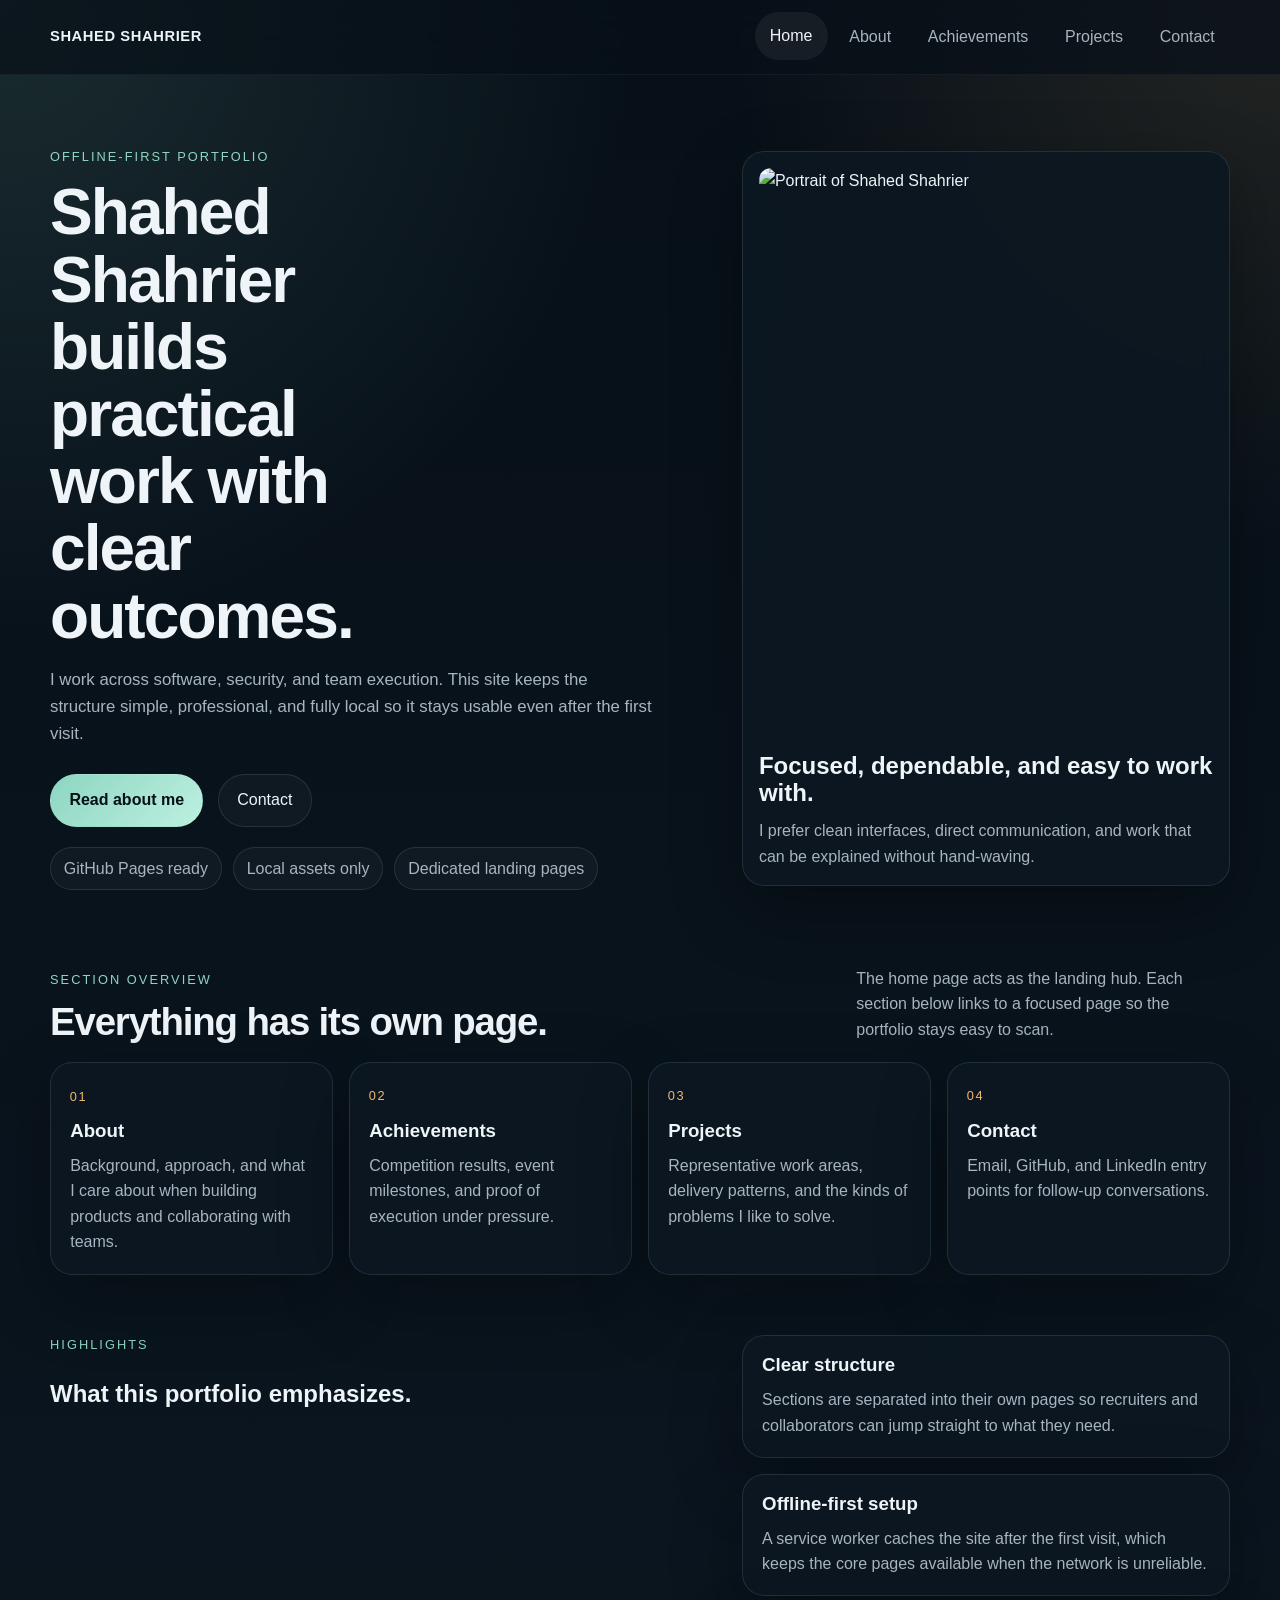
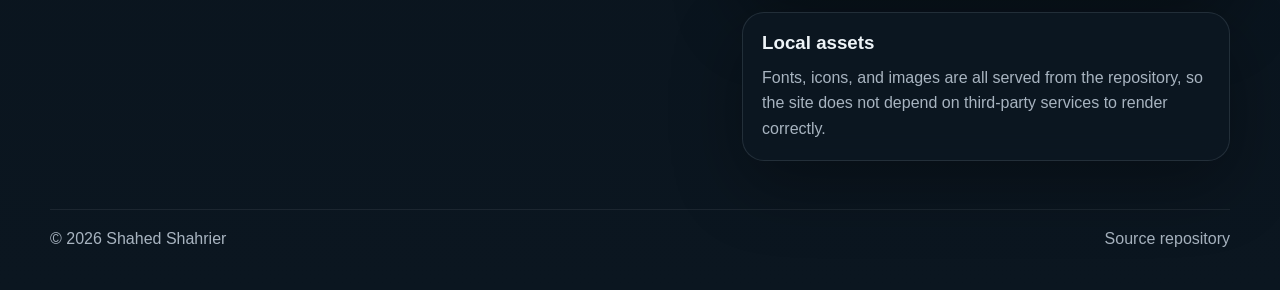
==== index.html @ 17976b41 "Redesign portfolio site" ====
<!doctype html>
<html lang="en">
<head>
  <meta charset="utf-8" />
  <meta name="viewport" content="width=device-width,initial-scale=1" />
  <meta name="description" content="Shahed Shahrier's offline-first portfolio with dedicated pages for about, achievements, projects, and contact." />
  <meta name="author" content="Shahed Shahrier" />
  <meta name="theme-color" content="#071018" />
  <meta name="color-scheme" content="dark" />
  <link rel="manifest" href="manifest.webmanifest" />
  <link rel="icon" href="assets/icon.svg" type="image/svg+xml" />
  <link rel="apple-touch-icon" href="assets/icon.svg" />
  <link rel="stylesheet" href="styles.css" />
  <title>Shahed Shahrier | Portfolio</title>
</head>
<body data-page="home">
  <header class="site-header">
    <div class="container header-inner">
      <a class="brand" href="index.html" aria-label="Shahed Shahrier home">Shahed Shahrier</a>
      <nav class="nav" aria-label="Primary">
        <a href="index.html" aria-current="page">Home</a>
        <a href="about.html">About</a>
        <a href="achievements.html">Achievements</a>
        <a href="projects.html">Projects</a>
        <a href="contact.html">Contact</a>
      </nav>
    </div>
  </header>

  <main>
    <section class="hero">
      <div class="container hero-grid">
        <div class="hero-copy">
          <p class="eyebrow">Offline-first portfolio</p>
          <h1>Shahed Shahrier builds practical work with clear outcomes.</h1>
          <p class="lead">I work across software, security, and team execution. This site keeps the structure simple, professional, and fully local so it stays usable even after the first visit.</p>
          <div class="hero-actions">
            <a class="btn primary" href="about.html">Read about me</a>
            <a class="btn secondary" href="contact.html">Contact</a>
          </div>
          <div class="hero-meta">
            <span>GitHub Pages ready</span>
            <span>Local assets only</span>
            <span>Dedicated landing pages</span>
          </div>
        </div>
        <div class="hero-card portrait-card">
          <img src="assets/image1.png" alt="Portrait of Shahed Shahrier" />
          <div>
            <h2>Focused, dependable, and easy to work with.</h2>
            <p>I prefer clean interfaces, direct communication, and work that can be explained without hand-waving.</p>
          </div>
        </div>
      </div>
    </section>

    <section class="section">
      <div class="container section-heading">
        <div>
          <p class="eyebrow">Section overview</p>
          <h2>Everything has its own page.</h2>
        </div>
        <p class="section-note">The home page acts as the landing hub. Each section below links to a focused page so the portfolio stays easy to scan.</p>
      </div>
      <div class="container card-grid four-up">
        <a class="link-card" href="about.html">
          <span class="card-kicker">01</span>
          <h3>About</h3>
          <p>Background, approach, and what I care about when building products and collaborating with teams.</p>
        </a>
        <a class="link-card" href="achievements.html">
          <span class="card-kicker">02</span>
          <h3>Achievements</h3>
          <p>Competition results, event milestones, and proof of execution under pressure.</p>
        </a>
        <a class="link-card" href="projects.html">
          <span class="card-kicker">03</span>
          <h3>Projects</h3>
          <p>Representative work areas, delivery patterns, and the kinds of problems I like to solve.</p>
        </a>
        <a class="link-card" href="contact.html">
          <span class="card-kicker">04</span>
          <h3>Contact</h3>
          <p>Email, GitHub, and LinkedIn entry points for follow-up conversations.</p>
        </a>
      </div>
    </section>

    <section class="section alt-section">
      <div class="container split-grid">
        <div>
          <p class="eyebrow">Highlights</p>
          <h2>What this portfolio emphasizes.</h2>
        </div>
        <div class="stack-list">
          <article class="stack-item">
            <h3>Clear structure</h3>
            <p>Sections are separated into their own pages so recruiters and collaborators can jump straight to what they need.</p>
          </article>
          <article class="stack-item">
            <h3>Offline-first setup</h3>
            <p>A service worker caches the site after the first visit, which keeps the core pages available when the network is unreliable.</p>
          </article>
          <article class="stack-item">
            <h3>Local assets</h3>
            <p>Fonts, icons, and images are all served from the repository, so the site does not depend on third-party services to render correctly.</p>
          </article>
        </div>
      </div>
    </section>
  </main>

  <footer class="site-footer">
    <div class="container footer-inner">
      <p>© <span data-year></span> Shahed Shahrier</p>
      <p><a href="https://github.com/Shahed-Shahrier/Shahed-Shahrier.github.io">Source repository</a></p>
    </div>
  </footer>

  <script src="site.js" defer></script>
</body>
</html>
---- styles.css ----
:root {
  --bg: #071018;
  --bg-2: #0b1620;
  --surface: rgba(12, 23, 34, 0.88);
  --surface-strong: #102131;
  --surface-soft: rgba(255, 255, 255, 0.04);
  --border: rgba(201, 219, 232, 0.12);
  --text: #eef4f8;
  --muted: #a8b4c0;
  --accent: #8dd6c1;
  --accent-strong: #f0b96f;
  --shadow: 0 24px 70px rgba(0, 0, 0, 0.32);
  --radius: 22px;
  --radius-sm: 14px;
  --max-width: 1180px;
}

* {
  box-sizing: border-box;
}

html {
  scroll-behavior: smooth;
}

body {
  margin: 0;
  min-height: 100vh;
  color: var(--text);
  line-height: 1.6;
  font-family: "Segoe UI", "Helvetica Neue", Arial, sans-serif;
  background:
    radial-gradient(circle at top left, rgba(141, 214, 193, 0.14), transparent 28%),
    radial-gradient(circle at top right, rgba(240, 185, 111, 0.12), transparent 24%),
    linear-gradient(180deg, var(--bg), var(--bg-2));
  -webkit-font-smoothing: antialiased;
  -moz-osx-font-smoothing: grayscale;
}

img {
  max-width: 100%;
  display: block;
}

a {
  color: inherit;
}

.container {
  width: min(var(--max-width), calc(100% - 2rem));
  margin: 0 auto;
}

.site-header {
  position: sticky;
  top: 0;
  z-index: 20;
  backdrop-filter: blur(18px);
  background: rgba(7, 16, 24, 0.72);
  border-bottom: 1px solid rgba(255, 255, 255, 0.05);
}

.header-inner {
  min-height: 74px;
  display: flex;
  align-items: center;
  justify-content: space-between;
  gap: 1rem;
}

.brand {
  text-decoration: none;
  font-weight: 700;
  letter-spacing: 0.04em;
  text-transform: uppercase;
  font-size: 0.92rem;
}

.nav {
  display: flex;
  flex-wrap: wrap;
  justify-content: flex-end;
  gap: 0.4rem;
}

.nav a {
  text-decoration: none;
  padding: 0.7rem 0.95rem;
  color: var(--muted);
  border-radius: 999px;
  transition: background-color 160ms ease, color 160ms ease, transform 160ms ease;
}

.nav a:hover,
.nav a:focus-visible,
.nav a[aria-current="page"] {
  color: var(--text);
  background: rgba(255, 255, 255, 0.06);
  transform: translateY(-1px);
}

.hero {
  padding: 4.5rem 0 2rem;
}

.hero-grid,
.split-grid {
  display: grid;
  grid-template-columns: 1.3fr 0.95fr;
  gap: 1.5rem;
  align-items: center;
}

.hero-copy h1,
.section-heading h2 {
  margin: 0;
  line-height: 1.05;
  letter-spacing: -0.03em;
}

.hero-copy h1 {
  font-size: clamp(2.6rem, 5vw, 5rem);
  max-width: 11ch;
}

.lead {
  max-width: 65ch;
  color: var(--muted);
  font-size: 1.05rem;
  margin: 1.1rem 0 0;
}

.eyebrow {
  margin: 0 0 0.75rem;
  color: var(--accent);
  font-size: 0.8rem;
  letter-spacing: 0.16em;
  text-transform: uppercase;
}

.hero-actions {
  display: flex;
  flex-wrap: wrap;
  gap: 0.9rem;
  margin-top: 1.6rem;
}

.btn {
  display: inline-flex;
  align-items: center;
  justify-content: center;
  min-height: 48px;
  padding: 0.8rem 1.15rem;
  border-radius: 999px;
  text-decoration: none;
  border: 1px solid transparent;
  transition: transform 160ms ease, border-color 160ms ease, background-color 160ms ease;
}

.btn:hover,
.btn:focus-visible {
  transform: translateY(-1px);
}

.btn.primary {
  background: linear-gradient(135deg, var(--accent), #bdf0e0);
  color: #071018;
  font-weight: 700;
}

.btn.secondary {
  border-color: var(--border);
  background: rgba(255, 255, 255, 0.03);
  color: var(--text);
}

.hero-meta {
  display: flex;
  flex-wrap: wrap;
  gap: 0.7rem;
  margin-top: 1.25rem;
  color: var(--muted);
}

.hero-meta span {
  padding: 0.5rem 0.8rem;
  border: 1px solid var(--border);
  border-radius: 999px;
  background: rgba(255, 255, 255, 0.03);
}

.hero-card,
.link-card,
.stack-item,
.info-card {
  border: 1px solid var(--border);
  background: var(--surface);
  box-shadow: var(--shadow);
  backdrop-filter: blur(14px);
}

.hero-card {
  border-radius: var(--radius);
  padding: 1rem;
}

.portrait-card img {
  border-radius: calc(var(--radius) - 10px);
  aspect-ratio: 4 / 5;
  object-fit: cover;
  width: 100%;
  margin-bottom: 1rem;
}

.portrait-card h2,
.page-hero h1,
.stack-item h3,
.info-card h3,
.link-card h3 {
  margin: 0;
  line-height: 1.15;
}

.portrait-card p,
.section-note,
.stack-item p,
.info-card p,
.link-card p {
  margin: 0.7rem 0 0;
  color: var(--muted);
}

.section {
  padding: 2rem 0 1rem;
}

.alt-section {
  padding-top: 2.75rem;
}

.section-heading {
  display: flex;
  align-items: end;
  justify-content: space-between;
  gap: 1.5rem;
  margin-bottom: 1.25rem;
}

.section-heading h2,
.page-hero h1 {
  font-size: clamp(1.9rem, 3vw, 3rem);
}

.section-note {
  max-width: 42ch;
}

.card-grid {
  display: grid;
  gap: 1rem;
}

.four-up {
  grid-template-columns: repeat(4, minmax(0, 1fr));
}

.link-card {
  display: block;
  text-decoration: none;
  border-radius: var(--radius);
  padding: 1.2rem;
  min-height: 100%;
  transition: transform 160ms ease, border-color 160ms ease, background-color 160ms ease;
}

.link-card:hover,
.link-card:focus-visible {
  transform: translateY(-4px);
  border-color: rgba(141, 214, 193, 0.34);
  background: rgba(16, 33, 49, 0.98);
}

.card-kicker {
  display: inline-flex;
  margin-bottom: 0.8rem;
  color: var(--accent-strong);
  font-size: 0.8rem;
  letter-spacing: 0.14em;
  text-transform: uppercase;
}

.split-grid {
  align-items: start;
}

.stack-list {
  display: grid;
  gap: 1rem;
}

.stack-item,
.info-card {
  border-radius: var(--radius);
  padding: 1.15rem 1.2rem;
}

.page-hero {
  padding: 3.8rem 0 1.5rem;
}

.page-hero-grid {
  display: grid;
  grid-template-columns: minmax(0, 1.15fr) minmax(280px, 0.85fr);
  gap: 1.5rem;
  align-items: center;
}

.page-lead {
  color: var(--muted);
  max-width: 62ch;
  margin: 1rem 0 0;
  font-size: 1.04rem;
}

.quick-links {
  display: flex;
  flex-wrap: wrap;
  gap: 0.7rem;
  margin-top: 1.3rem;
}

.quick-links a,
.inline-link {
  color: var(--text);
}

.inline-link {
  color: var(--accent);
}

.info-stack,
.project-grid,
.achievement-grid,
.contact-grid {
  display: grid;
  gap: 1rem;
}

.info-stack {
  grid-template-columns: repeat(3, minmax(0, 1fr));
}

.project-grid,
.achievement-grid,
.contact-grid {
  grid-template-columns: repeat(3, minmax(0, 1fr));
}

.info-card figure,
.project-card figure,
.achievement-card figure {
  margin: 0 0 1rem;
}

.info-card figure img,
.project-card figure img,
.achievement-card figure img {
  width: 100%;
  aspect-ratio: 16 / 10;
  object-fit: cover;
  border-radius: 16px;
}

.pill-row {
  display: flex;
  flex-wrap: wrap;
  gap: 0.5rem;
  margin-top: 1rem;
}

.pill {
  display: inline-flex;
  align-items: center;
  padding: 0.42rem 0.7rem;
  border-radius: 999px;
  border: 1px solid var(--border);
  color: var(--muted);
  background: rgba(255, 255, 255, 0.03);
  font-size: 0.92rem;
}

.project-card,
.achievement-card,
.contact-card {
  border: 1px solid var(--border);
  border-radius: var(--radius);
  background: var(--surface);
  padding: 1rem;
  box-shadow: var(--shadow);
}

.contact-card a {
  color: var(--accent);
  text-decoration: none;
}

.contact-card a:hover,
.contact-card a:focus-visible {
  text-decoration: underline;
}

.section-divider {
  margin: 2rem 0 0;
  border: 0;
  border-top: 1px solid rgba(255, 255, 255, 0.08);
}

.site-footer {
  padding: 2rem 0 2.4rem;
  color: var(--muted);
}

.footer-inner {
  display: flex;
  flex-wrap: wrap;
  justify-content: space-between;
  gap: 0.8rem;
  padding-top: 1rem;
  border-top: 1px solid rgba(255, 255, 255, 0.07);
}

.footer-inner p {
  margin: 0;
}

.footer-inner a {
  color: var(--muted);
  text-decoration: none;
}

.footer-inner a:hover,
.footer-inner a:focus-visible {
  color: var(--text);
}

.offline-banner {
  display: inline-flex;
  margin-top: 1rem;
  padding: 0.55rem 0.8rem;
  border-radius: 999px;
  border: 1px solid rgba(141, 214, 193, 0.28);
  background: rgba(141, 214, 193, 0.08);
  color: var(--text);
}

.center-stack {
  min-height: calc(100vh - 140px);
  display: grid;
  place-items: center;
}

.center-card {
  max-width: 640px;
  width: 100%;
  padding: 1.5rem;
  border-radius: var(--radius);
  border: 1px solid var(--border);
  background: var(--surface);
  box-shadow: var(--shadow);
}

.center-card p {
  color: var(--muted);
}

@media (max-width: 980px) {
  .hero-grid,
  .split-grid,
  .page-hero-grid,
  .info-stack,
  .project-grid,
  .achievement-grid,
  .contact-grid,
  .four-up {
    grid-template-columns: 1fr 1fr;
  }

  .section-heading {
    align-items: start;
    flex-direction: column;
  }
}

@media (max-width: 720px) {
  .container {
    width: min(var(--max-width), calc(100% - 1.25rem));
  }

  .header-inner {
    min-height: auto;
    padding: 0.9rem 0;
    flex-direction: column;
    align-items: flex-start;
  }

  .nav {
    justify-content: flex-start;
  }

  .hero,
  .page-hero {
    padding-top: 2.8rem;
  }

  .hero-grid,
  .split-grid,
  .page-hero-grid,
  .info-stack,
  .project-grid,
  .achievement-grid,
  .contact-grid,
  .four-up {
    grid-template-columns: 1fr;
  }

  .hero-copy h1 {
    max-width: none;
  }

  .footer-inner {
    flex-direction: column;
  }
}
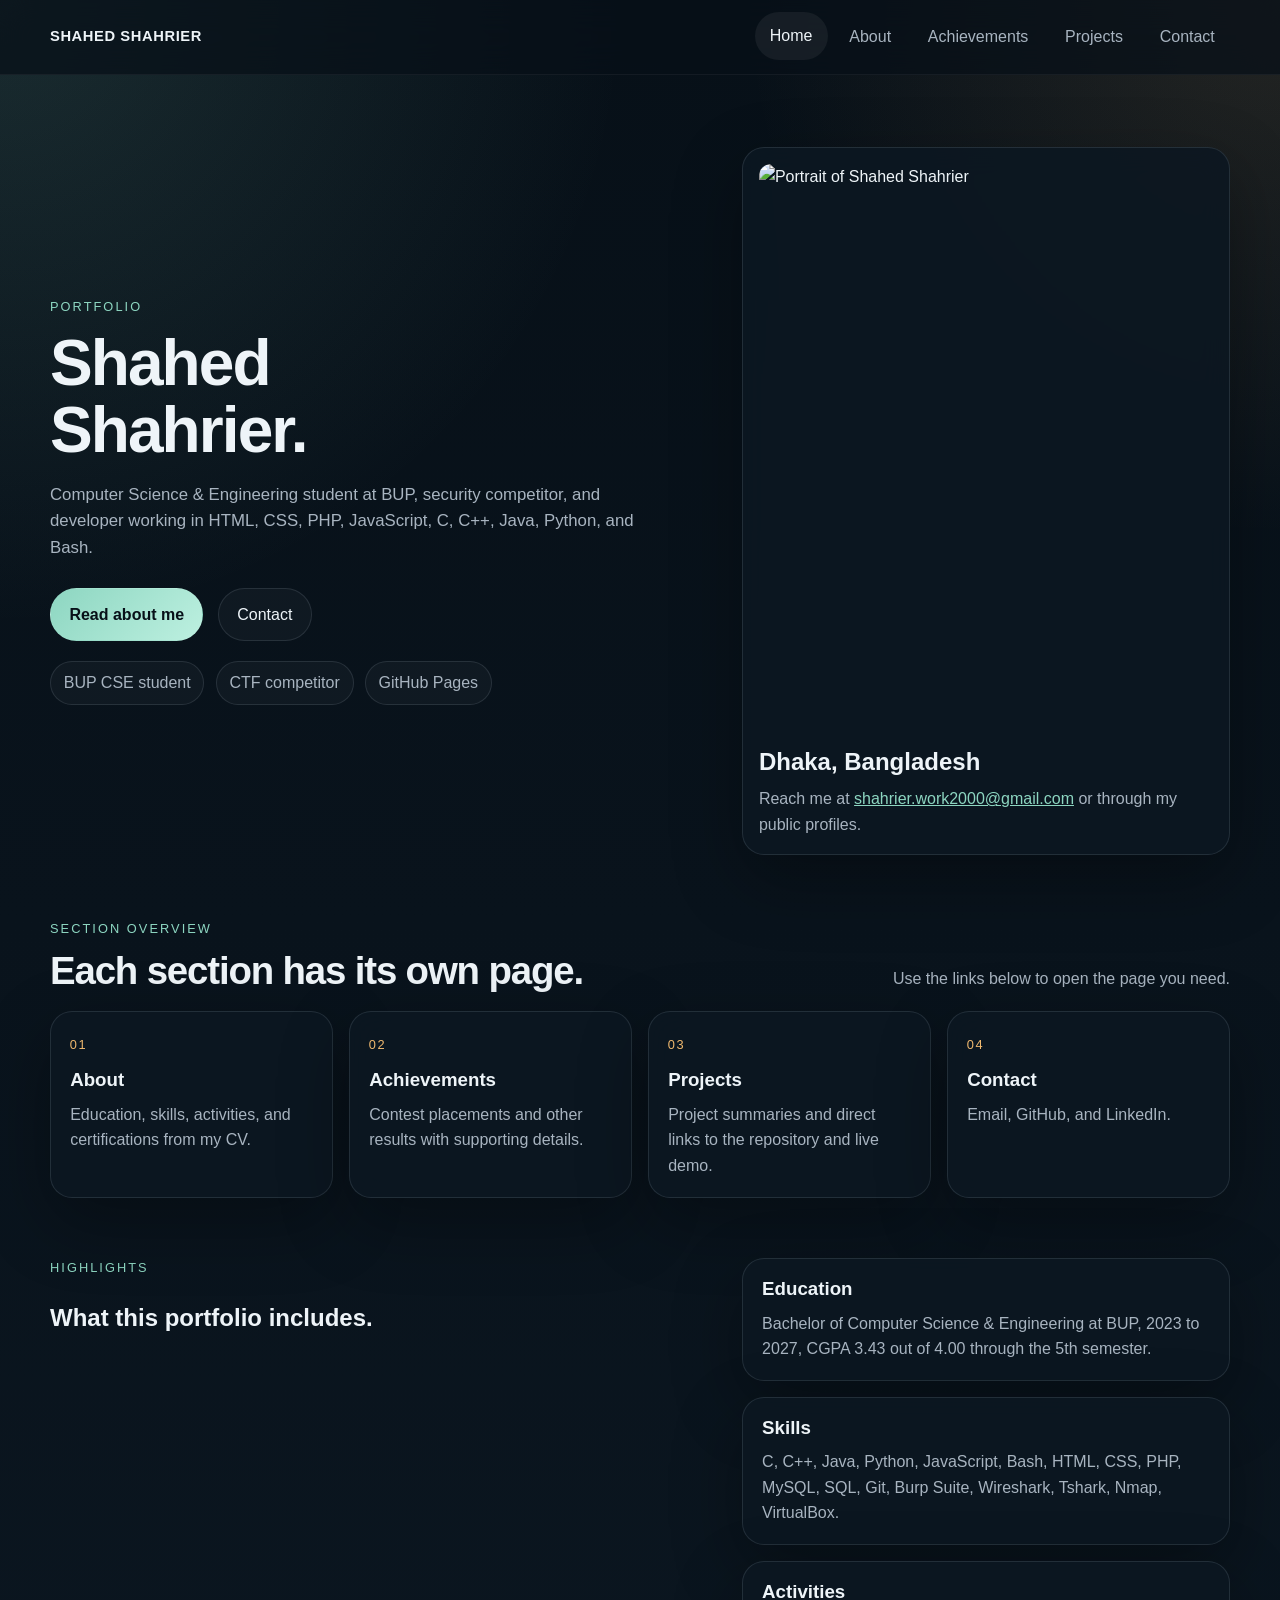
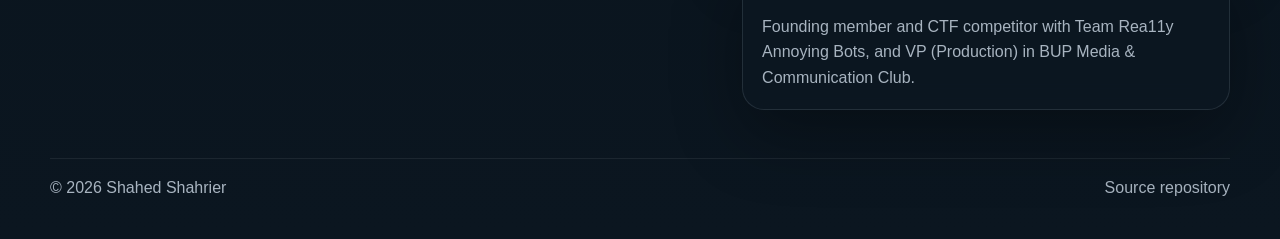
==== commit 7e9564b4: "Refine portfolio copy and project links" ====
--- a/index.html
+++ b/index.html
@@ -3,7 +3,7 @@
 <head>
   <meta charset="utf-8" />
   <meta name="viewport" content="width=device-width,initial-scale=1" />
-  <meta name="description" content="Shahed Shahrier's offline-first portfolio with dedicated pages for about, achievements, projects, and contact." />
+  <meta name="description" content="Portfolio of Shahed Shahrier with about, achievements, projects, and contact pages." />
   <meta name="author" content="Shahed Shahrier" />
   <meta name="theme-color" content="#071018" />
   <meta name="color-scheme" content="dark" />
@@ -31,24 +31,24 @@
     <section class="hero">
       <div class="container hero-grid">
         <div class="hero-copy">
-          <p class="eyebrow">Offline-first portfolio</p>
-          <h1>Shahed Shahrier builds practical work with clear outcomes.</h1>
-          <p class="lead">I work across software, security, and team execution. This site keeps the structure simple, professional, and fully local so it stays usable even after the first visit.</p>
+          <p class="eyebrow">Portfolio</p>
+          <h1>Shahed Shahrier.</h1>
+          <p class="lead">Computer Science & Engineering student at BUP, security competitor, and developer working in HTML, CSS, PHP, JavaScript, C, C++, Java, Python, and Bash.</p>
           <div class="hero-actions">
             <a class="btn primary" href="about.html">Read about me</a>
             <a class="btn secondary" href="contact.html">Contact</a>
           </div>
           <div class="hero-meta">
-            <span>GitHub Pages ready</span>
-            <span>Local assets only</span>
-            <span>Dedicated landing pages</span>
+            <span>BUP CSE student</span>
+            <span>CTF competitor</span>
+            <span>GitHub Pages</span>
           </div>
         </div>
         <div class="hero-card portrait-card">
           <img src="assets/image1.png" alt="Portrait of Shahed Shahrier" />
           <div>
-            <h2>Focused, dependable, and easy to work with.</h2>
-            <p>I prefer clean interfaces, direct communication, and work that can be explained without hand-waving.</p>
+            <h2>Dhaka, Bangladesh</h2>
+            <p>Reach me at <a class="inline-link" href="mailto:shahrier.work2000@gmail.com">shahrier.work2000@gmail.com</a> or through my public profiles.</p>
           </div>
         </div>
       </div>
@@ -58,30 +58,30 @@
       <div class="container section-heading">
         <div>
           <p class="eyebrow">Section overview</p>
-          <h2>Everything has its own page.</h2>
+          <h2>Each section has its own page.</h2>
         </div>
-        <p class="section-note">The home page acts as the landing hub. Each section below links to a focused page so the portfolio stays easy to scan.</p>
+        <p class="section-note">Use the links below to open the page you need.</p>
       </div>
       <div class="container card-grid four-up">
         <a class="link-card" href="about.html">
           <span class="card-kicker">01</span>
           <h3>About</h3>
-          <p>Background, approach, and what I care about when building products and collaborating with teams.</p>
+          <p>Education, skills, activities, and certifications from my CV.</p>
         </a>
         <a class="link-card" href="achievements.html">
           <span class="card-kicker">02</span>
           <h3>Achievements</h3>
-          <p>Competition results, event milestones, and proof of execution under pressure.</p>
+          <p>Contest placements and other results with supporting details.</p>
         </a>
         <a class="link-card" href="projects.html">
           <span class="card-kicker">03</span>
           <h3>Projects</h3>
-          <p>Representative work areas, delivery patterns, and the kinds of problems I like to solve.</p>
+          <p>Project summaries and direct links to the repository and live demo.</p>
         </a>
         <a class="link-card" href="contact.html">
           <span class="card-kicker">04</span>
           <h3>Contact</h3>
-          <p>Email, GitHub, and LinkedIn entry points for follow-up conversations.</p>
+          <p>Email, GitHub, and LinkedIn.</p>
         </a>
       </div>
     </section>
@@ -90,20 +90,20 @@
       <div class="container split-grid">
         <div>
           <p class="eyebrow">Highlights</p>
-          <h2>What this portfolio emphasizes.</h2>
+          <h2>What this portfolio includes.</h2>
         </div>
         <div class="stack-list">
           <article class="stack-item">
-            <h3>Clear structure</h3>
-            <p>Sections are separated into their own pages so recruiters and collaborators can jump straight to what they need.</p>
+            <h3>Education</h3>
+            <p>Bachelor of Computer Science & Engineering at BUP, 2023 to 2027, CGPA 3.43 out of 4.00 through the 5th semester.</p>
           </article>
           <article class="stack-item">
-            <h3>Offline-first setup</h3>
-            <p>A service worker caches the site after the first visit, which keeps the core pages available when the network is unreliable.</p>
+            <h3>Skills</h3>
+            <p>C, C++, Java, Python, JavaScript, Bash, HTML, CSS, PHP, MySQL, SQL, Git, Burp Suite, Wireshark, Tshark, Nmap, VirtualBox.</p>
           </article>
           <article class="stack-item">
-            <h3>Local assets</h3>
-            <p>Fonts, icons, and images are all served from the repository, so the site does not depend on third-party services to render correctly.</p>
+            <h3>Activities</h3>
+            <p>Founding member and CTF competitor with Team Rea11y Annoying Bots, and VP (Production) in BUP Media & Communication Club.</p>
           </article>
         </div>
       </div>
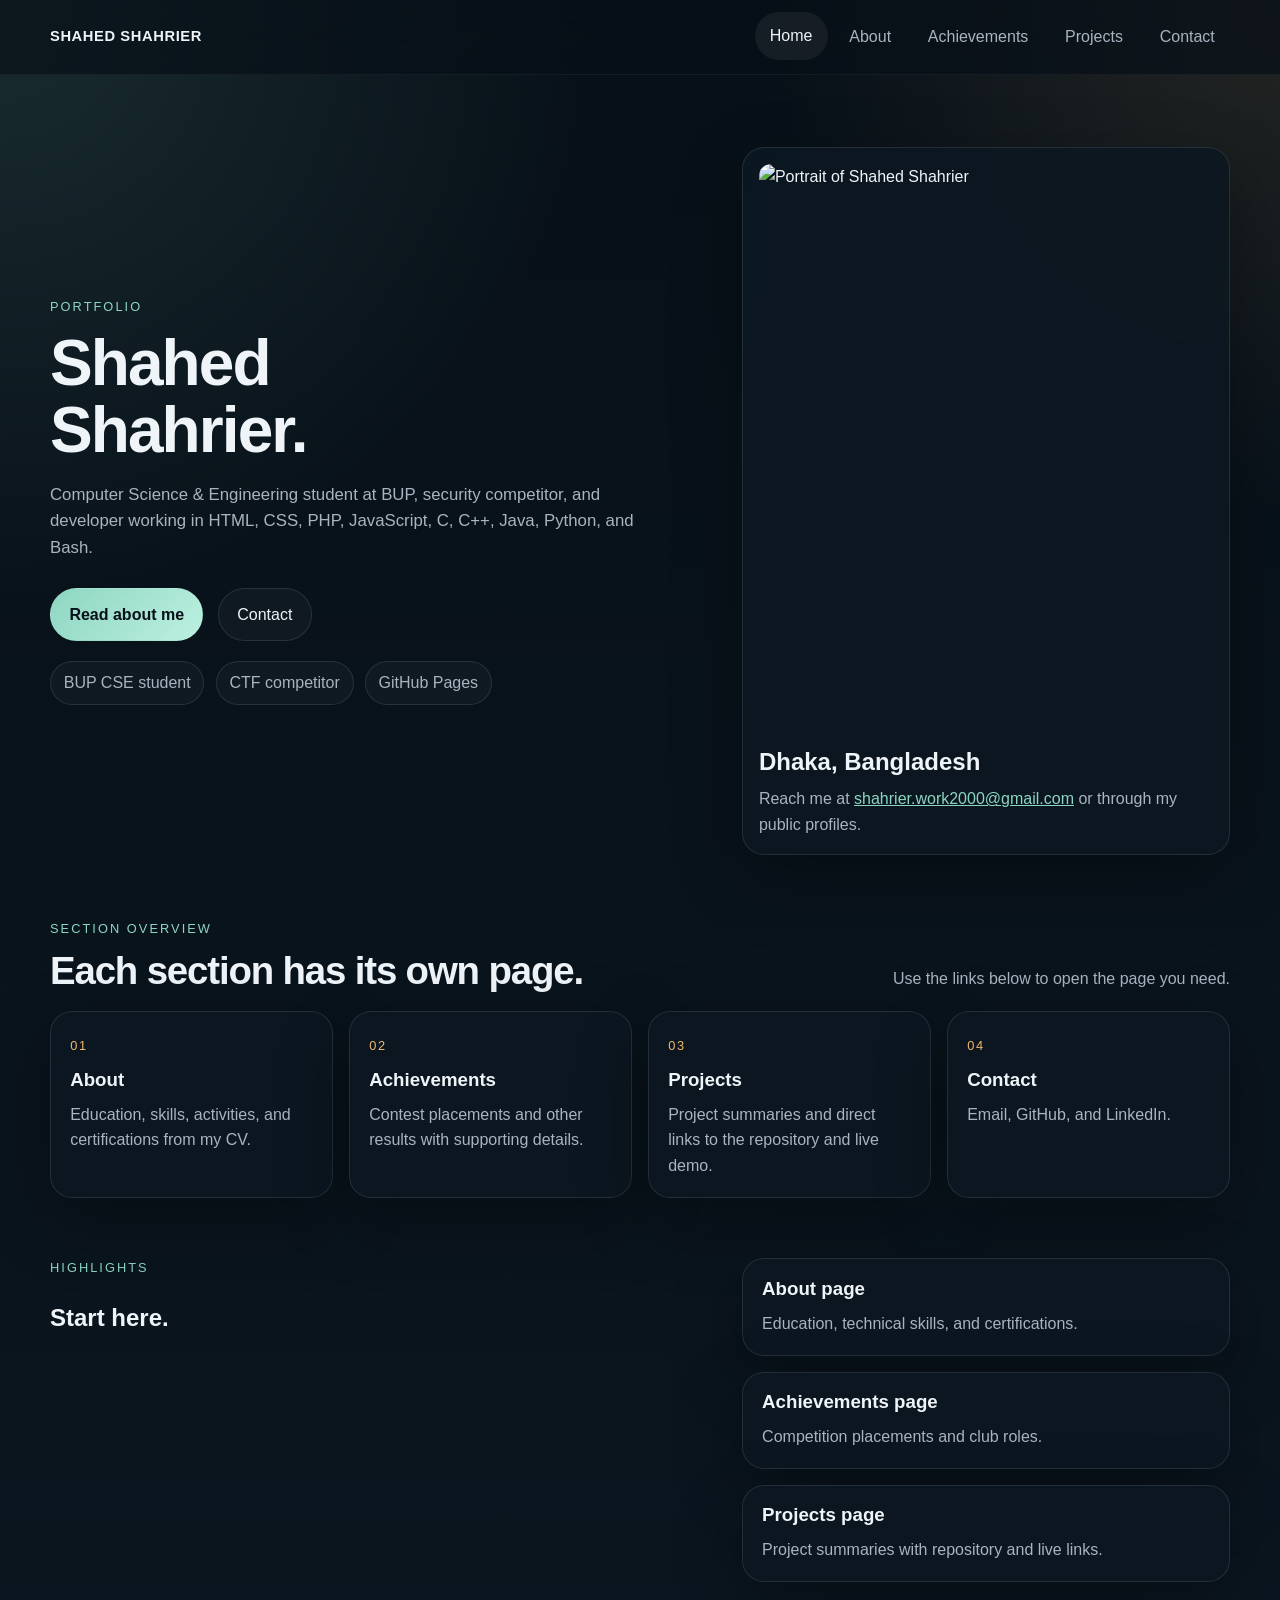
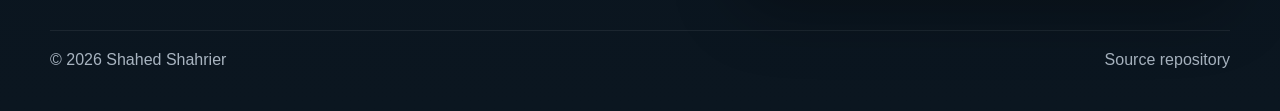
==== commit ae96eb5f: "Reduce repetitive portfolio content" ====
--- a/index.html
+++ b/index.html
@@ -90,20 +90,20 @@
       <div class="container split-grid">
         <div>
           <p class="eyebrow">Highlights</p>
-          <h2>What this portfolio includes.</h2>
+          <h2>Start here.</h2>
         </div>
         <div class="stack-list">
           <article class="stack-item">
-            <h3>Education</h3>
-            <p>Bachelor of Computer Science & Engineering at BUP, 2023 to 2027, CGPA 3.43 out of 4.00 through the 5th semester.</p>
+            <h3>About page</h3>
+            <p>Education, technical skills, and certifications.</p>
           </article>
           <article class="stack-item">
-            <h3>Skills</h3>
-            <p>C, C++, Java, Python, JavaScript, Bash, HTML, CSS, PHP, MySQL, SQL, Git, Burp Suite, Wireshark, Tshark, Nmap, VirtualBox.</p>
+            <h3>Achievements page</h3>
+            <p>Competition placements and club roles.</p>
           </article>
           <article class="stack-item">
-            <h3>Activities</h3>
-            <p>Founding member and CTF competitor with Team Rea11y Annoying Bots, and VP (Production) in BUP Media & Communication Club.</p>
+            <h3>Projects page</h3>
+            <p>Project summaries with repository and live links.</p>
           </article>
         </div>
       </div>
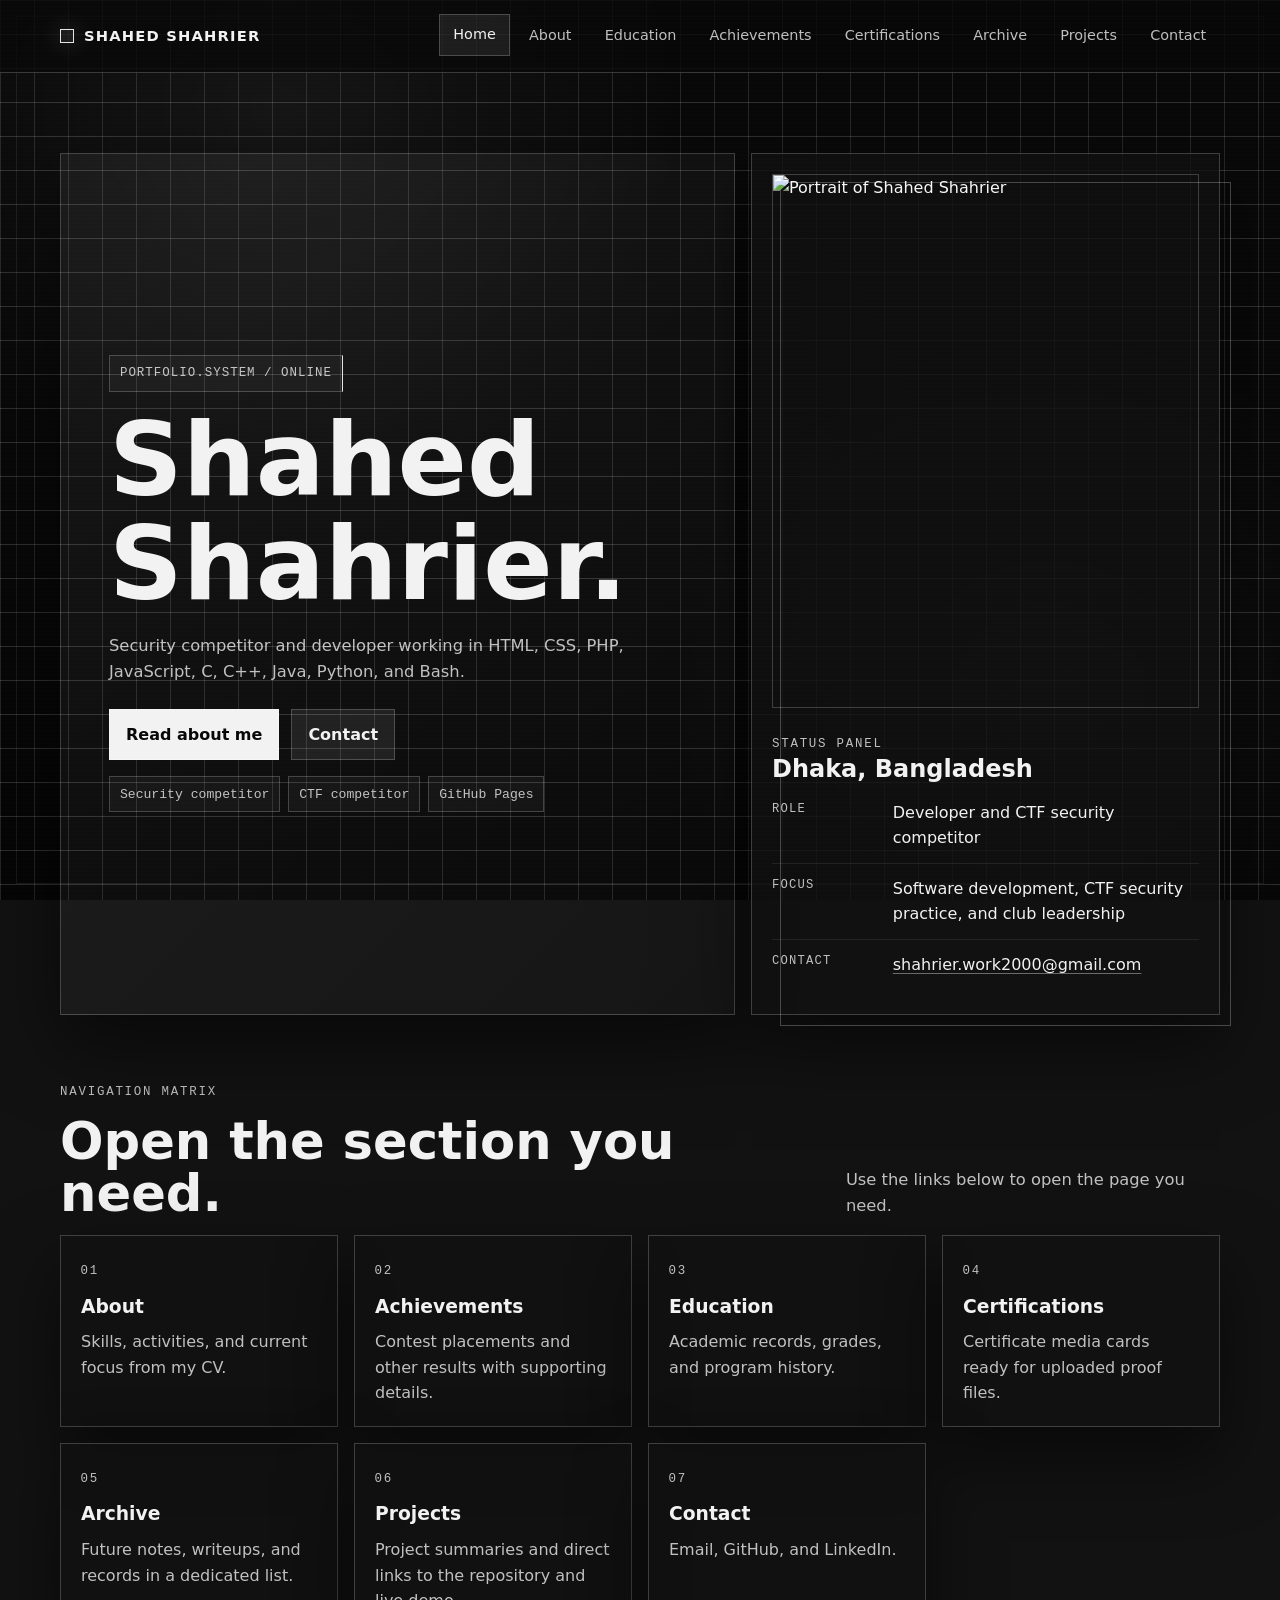
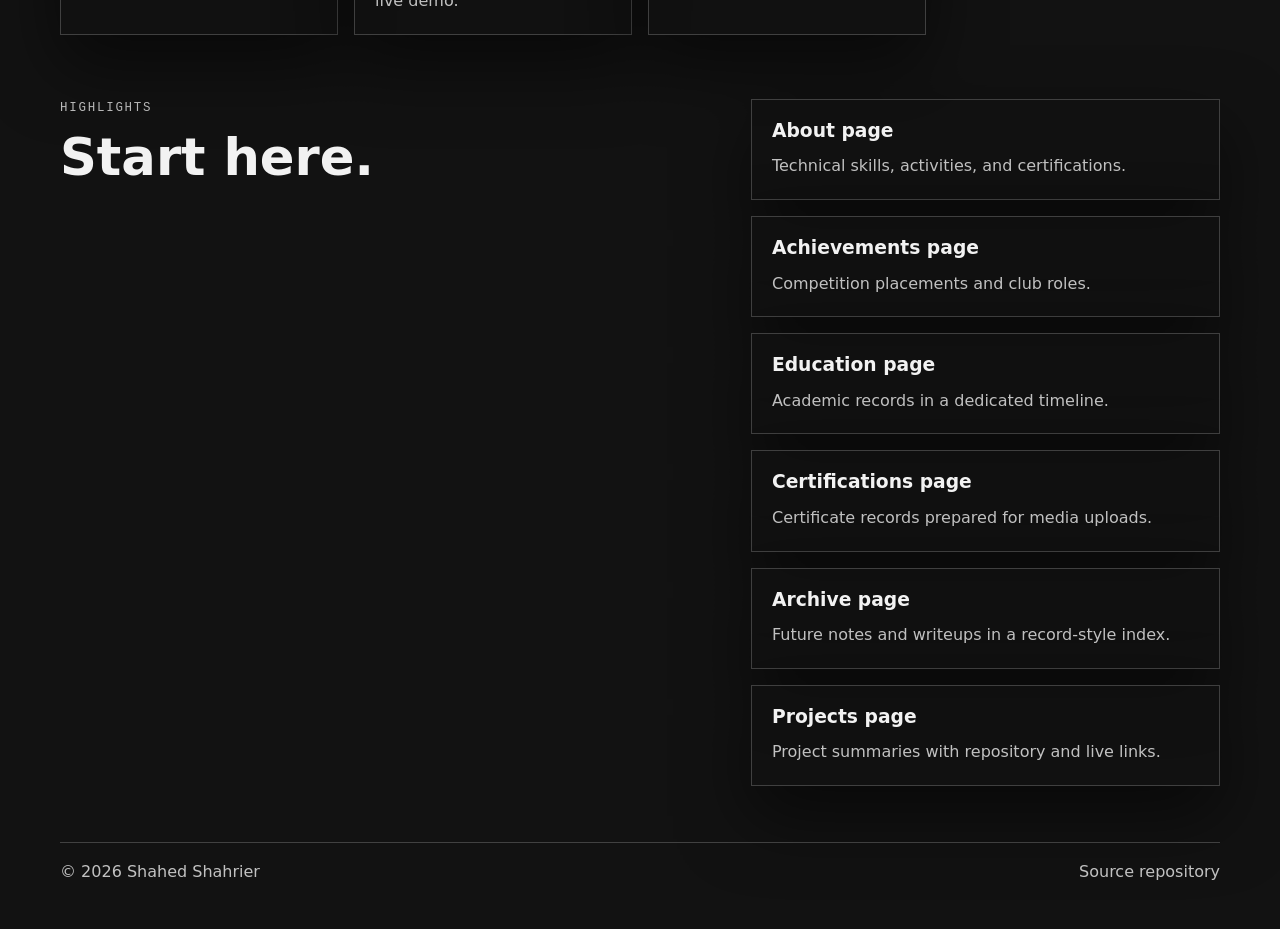
==== commit c3c009e3: "Redesign portfolio and add archive sections" ====
--- a/index.html
+++ b/index.html
@@ -5,12 +5,12 @@
   <meta name="viewport" content="width=device-width,initial-scale=1" />
   <meta name="description" content="Portfolio of Shahed Shahrier with about, achievements, projects, and contact pages." />
   <meta name="author" content="Shahed Shahrier" />
-  <meta name="theme-color" content="#071018" />
+  <meta name="theme-color" content="#080808" />
   <meta name="color-scheme" content="dark" />
   <link rel="manifest" href="manifest.webmanifest" />
   <link rel="icon" href="assets/icon.svg" type="image/svg+xml" />
   <link rel="apple-touch-icon" href="assets/icon.svg" />
-  <link rel="stylesheet" href="styles.css" />
+  <link rel="stylesheet" href="styles.css?v=archive-15" />
   <title>Shahed Shahrier | Portfolio</title>
 </head>
 <body data-page="home">
@@ -18,11 +18,14 @@
     <div class="container header-inner">
       <a class="brand" href="index.html" aria-label="Shahed Shahrier home">Shahed Shahrier</a>
       <nav class="nav" aria-label="Primary">
-        <a href="index.html" aria-current="page">Home</a>
-        <a href="about.html">About</a>
-        <a href="achievements.html">Achievements</a>
-        <a href="projects.html">Projects</a>
-        <a href="contact.html">Contact</a>
+        <a href="index.html" data-text="Home" aria-current="page">Home</a>
+        <a href="about.html" data-text="About">About</a>
+        <a href="education.html" data-text="Education">Education</a>
+        <a href="achievements.html" data-text="Achievements">Achievements</a>
+        <a href="certifications.html" data-text="Certifications">Certifications</a>
+        <a href="archive.html" data-text="Archive">Archive</a>
+        <a href="projects.html" data-text="Projects">Projects</a>
+        <a href="contact.html" data-text="Contact">Contact</a>
       </nav>
     </div>
   </header>
@@ -30,56 +33,85 @@
   <main>
     <section class="hero">
       <div class="container hero-grid">
-        <div class="hero-copy">
-          <p class="eyebrow">Portfolio</p>
+        <div class="hero-copy reveal">
+          <p class="system-line">portfolio.system / online</p>
           <h1>Shahed Shahrier.</h1>
-          <p class="lead">Computer Science & Engineering student at BUP, security competitor, and developer working in HTML, CSS, PHP, JavaScript, C, C++, Java, Python, and Bash.</p>
+          <p class="lead">Security competitor and developer working in HTML, CSS, PHP, JavaScript, C, C++, Java, Python, and Bash.</p>
           <div class="hero-actions">
-            <a class="btn primary" href="about.html">Read about me</a>
-            <a class="btn secondary" href="contact.html">Contact</a>
+            <a class="btn-primary" href="about.html">Read about me</a>
+            <a class="btn-outline" href="contact.html">Contact</a>
           </div>
           <div class="hero-meta">
-            <span>BUP CSE student</span>
+            <span>Security competitor</span>
             <span>CTF competitor</span>
             <span>GitHub Pages</span>
           </div>
         </div>
-        <div class="hero-card portrait-card">
+        <aside class="terminal-card portrait-card reveal">
           <img src="assets/image1.png" alt="Portrait of Shahed Shahrier" />
           <div>
+            <p class="section-kicker">Status panel</p>
             <h2>Dhaka, Bangladesh</h2>
-            <p>Reach me at <a class="inline-link" href="mailto:shahrier.work2000@gmail.com">shahrier.work2000@gmail.com</a> or through my public profiles.</p>
+            <dl class="status-grid">
+              <div class="status-row">
+                <dt>Role</dt>
+                <dd>Developer and CTF security competitor</dd>
+              </div>
+              <div class="status-row">
+                <dt>Focus</dt>
+                <dd>Software development, CTF security practice, and club leadership</dd>
+              </div>
+              <div class="status-row">
+                <dt>Contact</dt>
+                <dd><a class="inline-link" href="mailto:shahrier.work2000@gmail.com">shahrier.work2000@gmail.com</a></dd>
+              </div>
+            </dl>
           </div>
-        </div>
+        </aside>
       </div>
     </section>
 
     <section class="section">
       <div class="container section-heading">
         <div>
-          <p class="eyebrow">Section overview</p>
-          <h2>Each section has its own page.</h2>
+          <p class="section-kicker">Navigation matrix</p>
+          <h2>Open the section you need.</h2>
         </div>
         <p class="section-note">Use the links below to open the page you need.</p>
       </div>
       <div class="container card-grid four-up">
-        <a class="link-card" href="about.html">
+        <a class="link-card reveal" href="about.html">
           <span class="card-kicker">01</span>
           <h3>About</h3>
-          <p>Education, skills, activities, and certifications from my CV.</p>
+          <p>Skills, activities, and current focus from my CV.</p>
         </a>
-        <a class="link-card" href="achievements.html">
+        <a class="link-card reveal" href="achievements.html">
           <span class="card-kicker">02</span>
           <h3>Achievements</h3>
           <p>Contest placements and other results with supporting details.</p>
         </a>
-        <a class="link-card" href="projects.html">
+        <a class="link-card reveal" href="education.html">
           <span class="card-kicker">03</span>
+          <h3>Education</h3>
+          <p>Academic records, grades, and program history.</p>
+        </a>
+        <a class="link-card reveal" href="certifications.html">
+          <span class="card-kicker">04</span>
+          <h3>Certifications</h3>
+          <p>Certificate media cards ready for uploaded proof files.</p>
+        </a>
+        <a class="link-card reveal" href="archive.html">
+          <span class="card-kicker">05</span>
+          <h3>Archive</h3>
+          <p>Future notes, writeups, and records in a dedicated list.</p>
+        </a>
+        <a class="link-card reveal" href="projects.html">
+          <span class="card-kicker">06</span>
           <h3>Projects</h3>
           <p>Project summaries and direct links to the repository and live demo.</p>
         </a>
-        <a class="link-card" href="contact.html">
-          <span class="card-kicker">04</span>
+        <a class="link-card reveal" href="contact.html">
+          <span class="card-kicker">07</span>
           <h3>Contact</h3>
           <p>Email, GitHub, and LinkedIn.</p>
         </a>
@@ -89,19 +121,31 @@
     <section class="section alt-section">
       <div class="container split-grid">
         <div>
-          <p class="eyebrow">Highlights</p>
+          <p class="section-kicker">Highlights</p>
           <h2>Start here.</h2>
         </div>
         <div class="stack-list">
-          <article class="stack-item">
+          <article class="stack-item reveal">
             <h3>About page</h3>
-            <p>Education, technical skills, and certifications.</p>
+            <p>Technical skills, activities, and certifications.</p>
           </article>
-          <article class="stack-item">
+          <article class="stack-item reveal">
             <h3>Achievements page</h3>
             <p>Competition placements and club roles.</p>
           </article>
-          <article class="stack-item">
+          <article class="stack-item reveal">
+            <h3>Education page</h3>
+            <p>Academic records in a dedicated timeline.</p>
+          </article>
+          <article class="stack-item reveal">
+            <h3>Certifications page</h3>
+            <p>Certificate records prepared for media uploads.</p>
+          </article>
+          <article class="stack-item reveal">
+            <h3>Archive page</h3>
+            <p>Future notes and writeups in a record-style index.</p>
+          </article>
+          <article class="stack-item reveal">
             <h3>Projects page</h3>
             <p>Project summaries with repository and live links.</p>
           </article>
--- a/styles.css
+++ b/styles.css
@@ -1,18 +1,18 @@
 :root {
-  --bg: #071018;
-  --bg-2: #0b1620;
-  --surface: rgba(12, 23, 34, 0.88);
-  --surface-strong: #102131;
-  --surface-soft: rgba(255, 255, 255, 0.04);
-  --border: rgba(201, 219, 232, 0.12);
-  --text: #eef4f8;
-  --muted: #a8b4c0;
-  --accent: #8dd6c1;
-  --accent-strong: #f0b96f;
-  --shadow: 0 24px 70px rgba(0, 0, 0, 0.32);
-  --radius: 22px;
-  --radius-sm: 14px;
-  --max-width: 1180px;
+  --bg: #080808;
+  --surface: #111111;
+  --surface-hover: #171717;
+  --surface-strong: #1d1d1d;
+  --text: #f2f2f2;
+  --muted: rgba(255, 255, 255, 0.74);
+  --border: rgba(255, 255, 255, 0.2);
+  --accent: #e5e5e5;
+  --accent-soft: rgba(255, 255, 255, 0.08);
+  --grid-x: rgba(255, 255, 255, 0.16);
+  --grid-y: rgba(255, 255, 255, 0.12);
+  --shadow: 0 30px 70px rgba(0, 0, 0, 0.52);
+  --radius: 8px;
+  --max-width: 1160px;
 }
 
 * {
@@ -24,26 +24,186 @@
 }
 
 body {
+  position: relative;
   margin: 0;
   min-height: 100vh;
   color: var(--text);
   line-height: 1.6;
-  font-family: "Segoe UI", "Helvetica Neue", Arial, sans-serif;
+  font-family: Inter, ui-sans-serif, system-ui, -apple-system, BlinkMacSystemFont, "Segoe UI", sans-serif;
   background:
-    radial-gradient(circle at top left, rgba(141, 214, 193, 0.14), transparent 28%),
-    radial-gradient(circle at top right, rgba(240, 185, 111, 0.12), transparent 24%),
-    linear-gradient(180deg, var(--bg), var(--bg-2));
+    linear-gradient(to right, rgba(255, 255, 255, 0.055) 1px, transparent 1px),
+    linear-gradient(to bottom, rgba(255, 255, 255, 0.07) 1px, transparent 1px),
+    radial-gradient(circle at 22% 12%, rgba(255, 255, 255, 0.055), transparent 25rem),
+    radial-gradient(circle at 82% 78%, rgba(255, 255, 255, 0.035), transparent 24rem),
+    linear-gradient(180deg, #090909 0%, var(--bg) 58%, #050505 100%);
+  background-size: 34px 34px, 34px 34px, auto, auto, auto;
+  background-attachment: fixed;
   -webkit-font-smoothing: antialiased;
   -moz-osx-font-smoothing: grayscale;
+  isolation: isolate;
+}
+
+body::before,
+body::after {
+  content: "";
+  position: fixed;
+  inset: 0;
+  pointer-events: none;
+}
+
+body::before {
+  z-index: 0;
+  background-image:
+    linear-gradient(to right, var(--grid-y) 1px, transparent 1px),
+    linear-gradient(to bottom, var(--grid-x) 1px, transparent 1px);
+  background-size: 34px 34px;
+  opacity: 0.62;
+  animation: grid-drift 14s linear infinite;
+}
+
+body::after {
+  z-index: 60;
+  background:
+    linear-gradient(rgba(0, 0, 0, 0) 50%, rgba(255, 255, 255, 0.025) 50%),
+    radial-gradient(circle at 50% 50%, transparent 0, rgba(0, 0, 0, 0.18) 78%);
+  background-size: 100% 4px, 100% 100%;
+  opacity: 0.1;
+  mix-blend-mode: screen;
+}
+
+.site-header,
+main,
+.site-footer {
+  position: relative;
+  z-index: 1;
+}
+
+body > main::before {
+  content: "";
+  position: fixed;
+  inset: 1rem;
+  z-index: 0;
+  pointer-events: none;
+  border: 1px solid rgba(255, 255, 255, 0.08);
+}
+
+@keyframes grid-drift {
+  from {
+    background-position: 0 0, 0 0;
+  }
+
+  to {
+    background-position: 0 120px, 120px 0;
+  }
+}
+
+@keyframes glitch-skew {
+  0% {
+    transform: skew(0deg);
+  }
+
+  25% {
+    transform: skew(-4deg);
+  }
+
+  50% {
+    transform: skew(4deg);
+  }
+
+  75% {
+    transform: skew(-1deg);
+  }
+
+  100% {
+    transform: skew(0deg);
+  }
+}
+
+@keyframes glitch-slice-a {
+  0% {
+    clip-path: inset(16% 0 74% 0);
+    transform: translate(-2px, 1px);
+  }
+
+  33% {
+    clip-path: inset(58% 0 16% 0);
+    transform: translate(2px, -1px);
+  }
+
+  66% {
+    clip-path: inset(35% 0 42% 0);
+    transform: translate(-1px, 2px);
+  }
+
+  100% {
+    clip-path: inset(8% 0 68% 0);
+    transform: translate(1px, -1px);
+  }
+}
+
+@keyframes glitch-slice-b {
+  0% {
+    clip-path: inset(68% 0 8% 0);
+    transform: translate(2px, -1px);
+  }
+
+  33% {
+    clip-path: inset(22% 0 52% 0);
+    transform: translate(-2px, 1px);
+  }
+
+  66% {
+    clip-path: inset(76% 0 6% 0);
+    transform: translate(1px, -2px);
+  }
+
+  100% {
+    clip-path: inset(40% 0 30% 0);
+    transform: translate(-1px, 1px);
+  }
+}
+
+@keyframes typing-line {
+  from {
+    max-width: 0;
+  }
+
+  to {
+    max-width: 100%;
+  }
+}
+
+@keyframes caret-blink {
+  from,
+  to {
+    border-color: transparent;
+  }
+
+  50% {
+    border-color: var(--accent);
+  }
+}
+
+@keyframes reveal-up {
+  to {
+    opacity: 1;
+    transform: translateY(0);
+  }
 }
 
 img {
+  display: block;
   max-width: 100%;
-  display: block;
 }
 
 a {
   color: inherit;
+}
+
+a:focus-visible,
+button:focus-visible {
+  outline: 2px solid var(--accent);
+  outline-offset: 4px;
 }
 
 .container {
@@ -51,17 +211,29 @@
   margin: 0 auto;
 }
 
+.sr-only {
+  position: absolute;
+  width: 1px;
+  height: 1px;
+  overflow: hidden;
+  clip: rect(0, 0, 0, 0);
+  white-space: nowrap;
+  border: 0;
+  padding: 0;
+  margin: -1px;
+}
+
 .site-header {
   position: sticky;
   top: 0;
-  z-index: 20;
+  z-index: 40;
+  border-bottom: 1px solid var(--border);
+  background: rgba(8, 8, 8, 0.78);
   backdrop-filter: blur(18px);
-  background: rgba(7, 16, 24, 0.72);
-  border-bottom: 1px solid rgba(255, 255, 255, 0.05);
 }
 
 .header-inner {
-  min-height: 74px;
+  min-height: 72px;
   display: flex;
   align-items: center;
   justify-content: space-between;
@@ -69,173 +241,384 @@
 }
 
 .brand {
+  display: inline-flex;
+  align-items: center;
+  gap: 0.65rem;
+  color: var(--text);
+  font-size: 0.92rem;
+  font-weight: 700;
+  letter-spacing: 0.08em;
   text-decoration: none;
-  font-weight: 700;
-  letter-spacing: 0.04em;
-  text-transform: uppercase;
-  font-size: 0.92rem;
+  text-transform: uppercase;
+}
+
+.brand::before {
+  content: "";
+  width: 0.72rem;
+  height: 0.72rem;
+  border: 1px solid var(--accent);
+  background: var(--accent-soft);
+  box-shadow: 0 0 24px rgba(255, 255, 255, 0.22);
 }
 
 .nav {
   display: flex;
   flex-wrap: wrap;
   justify-content: flex-end;
-  gap: 0.4rem;
+  gap: 0.35rem;
 }
 
 .nav a {
+  position: relative;
+  min-height: 40px;
+  display: inline-flex;
+  align-items: center;
+  border: 1px solid transparent;
+  color: var(--muted);
+  font-size: 0.9rem;
   text-decoration: none;
-  padding: 0.7rem 0.95rem;
-  color: var(--muted);
-  border-radius: 999px;
-  transition: background-color 160ms ease, color 160ms ease, transform 160ms ease;
+  padding: 0.55rem 0.8rem;
+  transition: color 180ms ease, background 180ms ease, border-color 180ms ease, transform 180ms ease;
+}
+
+.nav a::before,
+.nav a::after {
+  content: attr(data-text);
+  position: absolute;
+  inset: 0.55rem 0.8rem auto;
+  opacity: 0;
+  pointer-events: none;
 }
 
 .nav a:hover,
 .nav a:focus-visible,
 .nav a[aria-current="page"] {
   color: var(--text);
-  background: rgba(255, 255, 255, 0.06);
+  border-color: var(--border);
+  background: var(--accent-soft);
   transform: translateY(-1px);
 }
 
-.hero {
-  padding: 4.5rem 0 2rem;
+.nav a:hover {
+  animation: glitch-skew 300ms cubic-bezier(0.25, 0.46, 0.45, 0.94) both infinite;
+}
+
+.nav a:hover::before {
+  animation: glitch-slice-a 220ms cubic-bezier(0.25, 0.46, 0.45, 0.94) both infinite;
+  color: var(--text);
+  opacity: 0.55;
+}
+
+.nav a:hover::after {
+  animation: glitch-slice-b 220ms cubic-bezier(0.25, 0.46, 0.45, 0.94) both infinite reverse;
+  color: var(--muted);
+  opacity: 0.55;
+}
+
+.hero,
+.page-hero {
+  padding: 5rem 0 2rem;
 }
 
 .hero-grid,
+.page-hero-grid,
 .split-grid {
   display: grid;
-  grid-template-columns: 1.3fr 0.95fr;
-  gap: 1.5rem;
-  align-items: center;
-}
-
-.hero-copy h1,
-.section-heading h2 {
-  margin: 0;
-  line-height: 1.05;
-  letter-spacing: -0.03em;
-}
-
-.hero-copy h1 {
-  font-size: clamp(2.6rem, 5vw, 5rem);
-  max-width: 11ch;
-}
-
-.lead {
-  max-width: 65ch;
-  color: var(--muted);
-  font-size: 1.05rem;
-  margin: 1.1rem 0 0;
-}
-
+  grid-template-columns: minmax(0, 1.18fr) minmax(280px, 0.82fr);
+  gap: 1rem;
+  align-items: stretch;
+}
+
+.hero-copy {
+  min-height: 540px;
+  display: flex;
+  flex-direction: column;
+  justify-content: center;
+  border: 1px solid var(--border);
+  background: linear-gradient(135deg, rgba(255, 255, 255, 0.055), rgba(255, 255, 255, 0.018));
+  padding: clamp(1.25rem, 4vw, 3rem);
+  box-shadow: var(--shadow);
+}
+
+.system-line {
+  display: inline-flex;
+  width: fit-content;
+  margin: 0 0 1rem;
+  border: 1px solid var(--border);
+  background: rgba(255, 255, 255, 0.035);
+  color: var(--muted);
+  font-family: "SFMono-Regular", Consolas, "Liberation Mono", monospace;
+  font-size: 0.78rem;
+  letter-spacing: 0.08em;
+  padding: 0.45rem 0.62rem;
+  text-transform: uppercase;
+}
+
+.system-line {
+  max-width: max-content;
+  overflow: hidden;
+  white-space: nowrap;
+  border-right: 0.15em solid var(--accent);
+  animation: typing-line 1.4s steps(34, end), caret-blink 780ms step-end infinite;
+}
+
+.section-kicker,
 .eyebrow {
   margin: 0 0 0.75rem;
-  color: var(--accent);
-  font-size: 0.8rem;
-  letter-spacing: 0.16em;
-  text-transform: uppercase;
-}
-
-.hero-actions {
+  color: var(--muted);
+  font-family: "SFMono-Regular", Consolas, "Liberation Mono", monospace;
+  font-size: 0.78rem;
+  letter-spacing: 0.14em;
+  text-transform: uppercase;
+}
+
+.column-title {
+  display: flex;
+  align-items: center;
+  gap: 1rem;
+  margin-bottom: 2rem;
+  color: var(--muted);
+  font-family: "SFMono-Regular", Consolas, "Liberation Mono", monospace;
+  font-size: 0.66rem;
+  letter-spacing: 0.18em;
+  text-transform: uppercase;
+}
+
+.column-title::after {
+  content: "";
+  flex: 1;
+  height: 1px;
+  background: var(--border);
+}
+
+.column-title.align-end {
+  justify-content: flex-end;
+}
+
+.hero-copy h1,
+.page-hero h1,
+.section-heading h2,
+.split-grid h2 {
+  margin: 0;
+  color: var(--text);
+  line-height: 1.02;
+  letter-spacing: 0;
+}
+
+.hero-copy h1 {
+  max-width: 12ch;
+  font-size: clamp(3rem, 8vw, 6.6rem);
+}
+
+.page-hero h1,
+.section-heading h2,
+.split-grid h2 {
+  font-size: clamp(2rem, 4vw, 3.8rem);
+}
+
+.lead,
+.page-lead,
+.section-note {
+  max-width: 68ch;
+  margin: 1rem 0 0;
+  color: var(--muted);
+  font-size: 1.02rem;
+}
+
+.hero-actions,
+.quick-links {
   display: flex;
   flex-wrap: wrap;
-  gap: 0.9rem;
-  margin-top: 1.6rem;
-}
-
-.btn {
+  gap: 0.75rem;
+  margin-top: 1.5rem;
+}
+
+.btn,
+.btn-primary,
+.btn-outline {
+  min-height: 46px;
   display: inline-flex;
   align-items: center;
   justify-content: center;
-  min-height: 48px;
-  padding: 0.8rem 1.15rem;
-  border-radius: 999px;
+  border: 1px solid var(--border);
+  color: var(--text);
+  font-weight: 700;
   text-decoration: none;
-  border: 1px solid transparent;
-  transition: transform 160ms ease, border-color 160ms ease, background-color 160ms ease;
+  padding: 0.75rem 1rem;
+  transition: transform 180ms ease, border-color 180ms ease, background 180ms ease, color 180ms ease;
 }
 
 .btn:hover,
-.btn:focus-visible {
-  transform: translateY(-1px);
-}
-
-.btn.primary {
-  background: linear-gradient(135deg, var(--accent), #bdf0e0);
-  color: #071018;
-  font-weight: 700;
-}
-
-.btn.secondary {
-  border-color: var(--border);
-  background: rgba(255, 255, 255, 0.03);
-  color: var(--text);
-}
-
-.hero-meta {
+.btn:focus-visible,
+.btn-primary:hover,
+.btn-primary:focus-visible,
+.btn-outline:hover,
+.btn-outline:focus-visible {
+  transform: translateY(-2px);
+  border-color: rgba(255, 255, 255, 0.32);
+}
+
+.btn.primary,
+.btn-primary {
+  background: var(--text);
+  color: var(--bg);
+}
+
+.btn.secondary,
+.btn-outline {
+  background: var(--accent-soft);
+}
+
+.hero-meta,
+.tags,
+.pill-row {
   display: flex;
   flex-wrap: wrap;
-  gap: 0.7rem;
-  margin-top: 1.25rem;
-  color: var(--muted);
-}
-
-.hero-meta span {
-  padding: 0.5rem 0.8rem;
+  gap: 0.5rem;
+  margin-top: 1rem;
+}
+
+.hero-meta span,
+.tags span,
+.pill {
+  display: inline-flex;
+  align-items: center;
   border: 1px solid var(--border);
-  border-radius: 999px;
-  background: rgba(255, 255, 255, 0.03);
-}
-
+  background: rgba(255, 255, 255, 0.035);
+  color: var(--muted);
+  font-family: "SFMono-Regular", Consolas, "Liberation Mono", monospace;
+  font-size: 0.82rem;
+  padding: 0.4rem 0.62rem;
+}
+
+.terminal-card,
 .hero-card,
 .link-card,
 .stack-item,
-.info-card {
+.info-card,
+.project-card,
+.achievement-card,
+.contact-card,
+.center-card {
   border: 1px solid var(--border);
-  background: var(--surface);
+  background: color-mix(in srgb, var(--surface) 78%, transparent);
   box-shadow: var(--shadow);
-  backdrop-filter: blur(14px);
-}
-
-.hero-card {
-  border-radius: var(--radius);
-  padding: 1rem;
+  padding: 1.25rem;
+  transition: transform 220ms ease, background 220ms ease, border-color 220ms ease;
+}
+
+.terminal-card:hover,
+.link-card:hover,
+.link-card:focus-visible,
+.stack-item:hover,
+.info-card:hover,
+.project-card:hover,
+.achievement-card:hover,
+.contact-card:hover {
+  transform: translateY(-4px);
+  background: var(--surface-hover);
+  border-color: rgba(255, 255, 255, 0.24);
+}
+
+.terminal-card h2,
+.terminal-card h3,
+.hero-card h2,
+.link-card h3,
+.stack-item h3,
+.info-card h3,
+.project-card h3,
+.achievement-card h3,
+.contact-card h3,
+.center-card h1 {
+  margin: 0;
+  line-height: 1.18;
+}
+
+.terminal-card p,
+.hero-card p,
+.link-card p,
+.stack-item p,
+.info-card p,
+.project-card p,
+.achievement-card p,
+.contact-card p,
+.center-card p {
+  margin: 0.72rem 0 0;
+  color: var(--muted);
+}
+
+.portrait-card {
+  position: relative;
+  display: grid;
+  align-content: start;
+  gap: 1rem;
+}
+
+.portrait-card::before {
+  content: "";
+  position: absolute;
+  inset: 1.75rem -0.75rem -0.75rem 1.75rem;
+  z-index: -1;
+  border: 1px solid rgba(255, 255, 255, 0.24);
+  transition: transform 700ms ease;
+}
+
+.portrait-card:hover::before {
+  transform: translate(-0.35rem, -0.35rem);
 }
 
 .portrait-card img {
-  border-radius: calc(var(--radius) - 10px);
+  width: 100%;
   aspect-ratio: 4 / 5;
   object-fit: cover;
-  width: 100%;
-  margin-bottom: 1rem;
-}
-
-.portrait-card h2,
-.page-hero h1,
-.stack-item h3,
-.info-card h3,
-.link-card h3 {
+  border: 1px solid var(--border);
+  filter: grayscale(0.18) contrast(1.04);
+  transition: transform 900ms ease, filter 900ms ease;
+}
+
+.portrait-card:hover img {
+  transform: scale(1.035);
+  filter: grayscale(0) contrast(1.08);
+}
+
+.status-grid {
+  display: grid;
+  gap: 0.75rem;
+  margin-top: 1rem;
+}
+
+.status-row {
+  display: grid;
+  grid-template-columns: 6.8rem 1fr;
+  gap: 0.75rem;
+  border-bottom: 1px solid rgba(255, 255, 255, 0.08);
+  padding-bottom: 0.75rem;
+}
+
+.status-row:last-child {
+  border-bottom: 0;
+  padding-bottom: 0;
+}
+
+.status-row dt {
+  color: var(--muted);
+  font-family: "SFMono-Regular", Consolas, "Liberation Mono", monospace;
+  font-size: 0.76rem;
+  letter-spacing: 0.1em;
+  text-transform: uppercase;
+}
+
+.status-row dd {
   margin: 0;
-  line-height: 1.15;
-}
-
-.portrait-card p,
-.section-note,
-.stack-item p,
-.info-card p,
-.link-card p {
-  margin: 0.7rem 0 0;
-  color: var(--muted);
+  color: var(--text);
 }
 
 .section {
-  padding: 2rem 0 1rem;
+  padding: 2.25rem 0 1rem;
 }
 
 .alt-section {
-  padding-top: 2.75rem;
+  padding-top: 3rem;
 }
 
 .section-heading {
@@ -243,180 +626,1177 @@
   align-items: end;
   justify-content: space-between;
   gap: 1.5rem;
-  margin-bottom: 1.25rem;
-}
-
-.section-heading h2,
-.page-hero h1 {
-  font-size: clamp(1.9rem, 3vw, 3rem);
-}
-
-.section-note {
-  max-width: 42ch;
-}
-
-.card-grid {
-  display: grid;
-  gap: 1rem;
-}
-
-.four-up {
-  grid-template-columns: repeat(4, minmax(0, 1fr));
-}
-
-.link-card {
-  display: block;
-  text-decoration: none;
-  border-radius: var(--radius);
-  padding: 1.2rem;
-  min-height: 100%;
-  transition: transform 160ms ease, border-color 160ms ease, background-color 160ms ease;
-}
-
-.link-card:hover,
-.link-card:focus-visible {
-  transform: translateY(-4px);
-  border-color: rgba(141, 214, 193, 0.34);
-  background: rgba(16, 33, 49, 0.98);
-}
-
-.card-kicker {
-  display: inline-flex;
-  margin-bottom: 0.8rem;
-  color: var(--accent-strong);
-  font-size: 0.8rem;
-  letter-spacing: 0.14em;
-  text-transform: uppercase;
-}
-
-.split-grid {
-  align-items: start;
-}
-
+  margin-bottom: 1rem;
+}
+
+.card-grid,
+.info-stack,
+.project-grid,
+.achievement-grid,
+.contact-grid,
 .stack-list {
   display: grid;
   gap: 1rem;
 }
 
-.stack-item,
-.info-card {
-  border-radius: var(--radius);
-  padding: 1.15rem 1.2rem;
-}
-
-.page-hero {
-  padding: 3.8rem 0 1.5rem;
-}
-
-.page-hero-grid {
-  display: grid;
-  grid-template-columns: minmax(0, 1.15fr) minmax(280px, 0.85fr);
-  gap: 1.5rem;
-  align-items: center;
-}
-
-.page-lead {
-  color: var(--muted);
-  max-width: 62ch;
-  margin: 1rem 0 0;
-  font-size: 1.04rem;
-}
-
-.quick-links {
-  display: flex;
-  flex-wrap: wrap;
-  gap: 0.7rem;
-  margin-top: 1.3rem;
-}
-
-.quick-links a,
-.inline-link {
-  color: var(--text);
-}
-
-.inline-link {
-  color: var(--accent);
+.four-up {
+  grid-template-columns: repeat(4, minmax(0, 1fr));
 }
 
 .info-stack,
 .project-grid,
 .achievement-grid,
 .contact-grid {
+  grid-template-columns: repeat(3, minmax(0, 1fr));
+}
+
+.link-card {
+  min-height: 100%;
+  color: var(--text);
+  text-decoration: none;
+}
+
+.card-kicker {
+  display: inline-flex;
+  margin-bottom: 0.85rem;
+  color: var(--muted);
+  font-family: "SFMono-Regular", Consolas, "Liberation Mono", monospace;
+  font-size: 0.78rem;
+  letter-spacing: 0.14em;
+  text-transform: uppercase;
+}
+
+.page-hero-grid {
+  align-items: center;
+}
+
+.about-shell {
+  padding: 2.25rem 0 1rem;
+}
+
+.about-frame {
+  border: 1px solid var(--border);
+  background: rgba(14, 14, 14, 0.74);
+  box-shadow: var(--shadow);
+  padding: clamp(1.25rem, 4vw, 3rem);
+}
+
+.about-topline {
+  display: flex;
+  align-items: center;
+  justify-content: space-between;
+  gap: 1rem;
+  border-bottom: 1px solid var(--border);
+  padding-bottom: 1.25rem;
+  margin-bottom: clamp(2rem, 6vw, 4rem);
+}
+
+.about-profile-grid {
   display: grid;
-  gap: 1rem;
-}
-
-.info-stack {
-  grid-template-columns: repeat(3, minmax(0, 1fr));
-}
-
-.project-grid,
-.achievement-grid,
-.contact-grid {
-  grid-template-columns: repeat(3, minmax(0, 1fr));
-}
-
-.info-card figure,
+  grid-template-columns: minmax(0, 1.05fr) minmax(300px, 0.95fr);
+  gap: clamp(2rem, 7vw, 5rem);
+  align-items: start;
+}
+
+.about-statement h1 {
+  max-width: 24ch;
+  margin: 0;
+  color: var(--text);
+  font-size: clamp(1.85rem, 3.4vw, 3rem);
+  font-weight: 400;
+  line-height: 1.08;
+  letter-spacing: 0;
+}
+
+.about-copy {
+  max-width: 56ch;
+  margin-top: 1.5rem;
+  color: var(--muted);
+  font-size: clamp(1rem, 1.4vw, 1.16rem);
+  line-height: 1.75;
+}
+
+.about-copy p {
+  margin: 0;
+}
+
+.about-meta {
+  display: grid;
+  gap: 3rem;
+  text-align: right;
+}
+
+.about-location {
+  margin: 0;
+  color: var(--text);
+  font-family: "SFMono-Regular", Consolas, "Liberation Mono", monospace;
+  font-size: 0.9rem;
+  letter-spacing: 0.16em;
+  text-transform: uppercase;
+}
+
+.about-split {
+  display: grid;
+  grid-template-columns: minmax(0, 1fr) minmax(280px, 0.85fr);
+  gap: clamp(2rem, 7vw, 5rem);
+  align-items: start;
+  border-top: 1px solid var(--border);
+  margin-top: clamp(2rem, 6vw, 4rem);
+  padding-top: clamp(2rem, 5vw, 3.5rem);
+}
+
+.about-skill-cloud {
+  display: flex;
+  flex-wrap: wrap;
+  gap: 0.55rem;
+}
+
+.about-skill-cloud span {
+  display: inline-flex;
+  border: 1px solid var(--border);
+  border-radius: 999px;
+  color: var(--text);
+  font-family: "SFMono-Regular", Consolas, "Liberation Mono", monospace;
+  font-size: 0.72rem;
+  padding: 0.42rem 0.72rem;
+  transition: border-color 180ms ease, background 180ms ease, transform 180ms ease;
+}
+
+.about-skill-cloud span:hover {
+  border-color: rgba(255, 255, 255, 0.5);
+  background: var(--accent-soft);
+  transform: translateY(-1px);
+}
+
+.about-focus-card {
+  border: 1px solid var(--border);
+  background: rgba(17, 17, 17, 0.72);
+  padding: 1.25rem;
+  text-align: right;
+}
+
+.about-focus-card p {
+  margin: 0;
+  color: var(--muted);
+  font-size: 1rem;
+  line-height: 1.7;
+}
+
+.about-focus-card .tags {
+  justify-content: flex-end;
+}
+
+.about-editorial-list {
+  position: relative;
+}
+
+.about-editorial-list::before {
+  content: "";
+  position: absolute;
+  left: 0.42rem;
+  top: 4.2rem;
+  bottom: 0;
+  width: 1px;
+  background: rgba(255, 255, 255, 0.16);
+}
+
+.about-row {
+  position: relative;
+  display: grid;
+  grid-template-columns: 1rem minmax(0, 1fr);
+  gap: 1.5rem;
+  border-bottom: 1px solid rgba(255, 255, 255, 0.1);
+  padding: 1.5rem 0 1.5rem;
+}
+
+.about-row:last-child {
+  border-bottom: 0;
+}
+
+.about-row-marker {
+  width: 0.75rem;
+  height: 0.75rem;
+  margin-top: 0.35rem;
+  border: 1px solid var(--accent);
+  border-radius: 999px;
+  background: var(--bg);
+  box-shadow: 0 0 0 4px var(--bg);
+}
+
+.about-row h3 {
+  margin: 0;
+  color: var(--text);
+  font-size: clamp(1.35rem, 2.3vw, 2rem);
+  font-weight: 400;
+  line-height: 1.16;
+}
+
+.about-row p:not(.card-kicker) {
+  max-width: 72ch;
+  margin: 0.75rem 0 0;
+  color: var(--muted);
+  font-size: 1rem;
+  line-height: 1.7;
+}
+
+.page-panel {
+  border: 1px solid var(--border);
+  background: linear-gradient(135deg, rgba(255, 255, 255, 0.052), rgba(255, 255, 255, 0.018));
+  padding: clamp(1.2rem, 3vw, 2rem);
+}
+
+.inline-link,
+.contact-card a {
+  color: var(--text);
+  text-decoration-color: rgba(255, 255, 255, 0.38);
+  text-underline-offset: 0.18em;
+}
+
+.inline-link:hover,
+.inline-link:focus-visible,
+.contact-card a:hover,
+.contact-card a:focus-visible {
+  text-decoration-color: var(--text);
+}
+
 .project-card figure,
 .achievement-card figure {
   margin: 0 0 1rem;
 }
 
-.info-card figure img,
 .project-card figure img,
 .achievement-card figure img {
   width: 100%;
   aspect-ratio: 16 / 10;
   object-fit: cover;
-  border-radius: 16px;
-}
-
-.pill-row {
+  border: 1px solid var(--border);
+  background: #050505;
+}
+
+.project-card img[src$=".svg"] {
+  padding: 1.5rem;
+  object-fit: contain;
+}
+
+.projects-hero {
+  border-bottom: 1px solid var(--border);
+  padding: clamp(2.75rem, 7vw, 4.75rem) 0 2rem;
+  text-align: center;
+}
+
+.projects-hero h1 {
+  width: fit-content;
+  max-width: 100%;
+  margin: 0 auto;
+  color: var(--text);
+  font-size: clamp(3rem, 8vw, 5rem);
+  font-style: italic;
+  font-weight: 400;
+  line-height: 0.9;
+}
+
+.projects-hero p {
+  margin: 1rem 0 0;
+  color: var(--muted);
+  font-family: "SFMono-Regular", Consolas, "Liberation Mono", monospace;
+  font-size: 0.78rem;
+  letter-spacing: 0.18em;
+  text-transform: uppercase;
+}
+
+.projects-showcase {
+  padding: clamp(2rem, 5vw, 3.5rem) 0;
+}
+
+.project-showcase-grid {
+  display: grid;
+  grid-template-columns: repeat(3, minmax(0, 1fr));
+  gap: 1rem;
+}
+
+.project-showcase-card {
+  min-height: 100%;
+  display: flex;
+  flex-direction: column;
+  overflow: hidden;
+  border: 1px solid var(--border);
+  background: rgba(17, 17, 17, 0.72);
+  transition: border-color 500ms ease, transform 220ms ease, background 220ms ease;
+}
+
+.project-showcase-card:hover {
+  border-color: var(--accent);
+  background: rgba(23, 23, 23, 0.82);
+  transform: translateY(-4px);
+}
+
+.project-media {
+  position: relative;
+  aspect-ratio: 16 / 8.5;
+  overflow: hidden;
+  border-bottom: 1px solid var(--border);
+  background: #050505;
+}
+
+.project-media img {
+  width: 100%;
+  height: 100%;
+  object-fit: cover;
+  filter: grayscale(0.25);
+  transition: transform 700ms ease, filter 700ms ease;
+}
+
+.project-showcase-card:hover .project-media img {
+  filter: grayscale(0);
+  transform: scale(1.05);
+}
+
+.project-media-logo img {
+  padding: clamp(1.35rem, 4vw, 2.4rem);
+  object-fit: contain;
+}
+
+.project-media span {
+  position: absolute;
+  top: 0.85rem;
+  left: 0.85rem;
+  border: 1px solid var(--border);
+  background: rgba(8, 8, 8, 0.62);
+  backdrop-filter: blur(10px);
+  color: var(--muted);
+  font-family: "SFMono-Regular", Consolas, "Liberation Mono", monospace;
+  font-size: 0.62rem;
+  letter-spacing: 0.1em;
+  padding: 0.28rem 0.42rem;
+  text-transform: uppercase;
+}
+
+.project-body {
+  flex: 1;
+  display: flex;
+  flex-direction: column;
+  padding: 1.2rem;
+}
+
+.project-body h2 {
+  margin: 0 0 0.8rem;
+  color: var(--text);
+  font-size: clamp(1.35rem, 2.4vw, 2rem);
+  font-style: italic;
+  font-weight: 400;
+  line-height: 1.08;
+}
+
+.project-body p {
+  flex: 1;
+  margin: 0 0 1rem;
+  color: var(--muted);
+  font-size: 0.9rem;
+  font-weight: 300;
+  line-height: 1.6;
+}
+
+.project-body .tags {
+  gap: 0.35rem;
+  margin-top: 0.2rem;
+}
+
+.project-body .tags span {
+  font-size: 0.66rem;
+  padding: 0.32rem 0.48rem;
+}
+
+.project-links {
   display: flex;
   flex-wrap: wrap;
+  gap: 0.75rem;
+  margin-top: 1.25rem;
+}
+
+.project-links a {
+  color: var(--muted);
+  font-family: "SFMono-Regular", Consolas, "Liberation Mono", monospace;
+  font-size: 0.66rem;
+  letter-spacing: 0.14em;
+  text-decoration: none;
+  text-transform: uppercase;
+  transition: color 180ms ease;
+}
+
+.project-links a:hover,
+.project-links a:focus-visible {
+  color: var(--accent);
+}
+
+.achievement-records {
+  padding-top: 3rem;
+}
+
+.achievement-group {
+  margin-top: 3.5rem;
+}
+
+.achievement-group:first-of-type {
+  margin-top: 2rem;
+}
+
+.achievement-group-heading {
+  display: flex;
+  align-items: center;
+  gap: 1rem;
+  margin-bottom: 1.5rem;
+}
+
+.achievement-group-heading h2 {
+  margin: 0;
+  color: var(--text);
+  font-size: clamp(1.45rem, 2.5vw, 2.1rem);
+  font-style: italic;
+  font-weight: 400;
+  line-height: 1.1;
+}
+
+.achievement-group-heading span {
+  flex: 1;
+  height: 1px;
+  background: var(--border);
+}
+
+.achievement-record-grid {
+  display: grid;
+  grid-template-columns: repeat(3, minmax(0, 1fr));
+  gap: 1rem;
+}
+
+.achievement-record {
+  min-height: 100%;
+  display: flex;
+  flex-direction: column;
+  justify-content: space-between;
+  padding: 1rem;
+}
+
+.achievement-record figure {
+  margin: 0 0 1.25rem;
+  overflow: hidden;
+  border: 1px solid rgba(255, 255, 255, 0.1);
+  background: #050505;
+}
+
+.achievement-record figure img {
+  width: 100%;
+  height: 7rem;
+  object-fit: cover;
+  transition: transform 500ms ease;
+}
+
+.achievement-record:hover figure img {
+  transform: scale(1.03);
+}
+
+.achievement-record h3 {
+  margin: 0 0 1rem;
+  color: var(--text);
+  font-size: 1.18rem;
+  font-weight: 400;
+  line-height: 1.2;
+}
+
+.record-date {
+  margin: 0 0 0.75rem;
+  color: var(--muted);
+  font-family: "SFMono-Regular", Consolas, "Liberation Mono", monospace;
+  font-size: 0.66rem;
+  letter-spacing: 0.16em;
+  text-transform: uppercase;
+}
+
+.record-issuer {
+  margin: 0;
+  color: var(--accent);
+  font-family: "SFMono-Regular", Consolas, "Liberation Mono", monospace;
+  font-size: 0.68rem;
+  letter-spacing: 0.14em;
+  text-transform: uppercase;
+}
+
+.record-desc {
+  margin: 0;
+  border-left: 1px solid var(--border);
+  color: var(--muted);
+  font-size: 0.86rem;
+  font-style: italic;
+  line-height: 1.6;
+  padding-left: 0.85rem;
+}
+
+.record-footer {
+  display: flex;
+  align-items: center;
+  justify-content: space-between;
+  gap: 1rem;
+  border-top: 1px solid rgba(255, 255, 255, 0.1);
+  margin-top: 1.25rem;
+  padding-top: 1rem;
+  color: var(--muted);
+  font-family: "SFMono-Regular", Consolas, "Liberation Mono", monospace;
+  font-size: 0.66rem;
+  letter-spacing: 0.16em;
+  text-transform: uppercase;
+}
+
+.achievement-record:hover .record-footer {
+  color: var(--text);
+}
+
+.achievement-group-international {
+  margin-top: 4rem;
+}
+
+.achievement-group-international .achievement-group-heading {
+  margin-bottom: 1.4rem;
+}
+
+.international-record-grid {
+  grid-template-columns: repeat(5, minmax(0, 1fr));
+  gap: 1.25rem;
+}
+
+.international-record {
+  position: relative;
+  min-height: 160px;
+  isolation: isolate;
+  border: 0;
+  background: transparent;
+  box-shadow: none;
+  padding: 0;
+  transform: none;
+}
+
+.international-record::before,
+.international-record::after {
+  content: "";
+  position: absolute;
+  inset: 0;
+  pointer-events: none;
+  transform: skewX(-6deg);
+  transition: border-color 220ms ease, background 220ms ease, transform 220ms ease;
+}
+
+.international-record::before {
+  z-index: -2;
+  border: 1px solid rgba(255, 255, 255, 0.12);
+  opacity: 0.65;
+  transform: skewX(-6deg) translate(-0.45rem, 0.25rem);
+}
+
+.international-record::after {
+  z-index: -1;
+  border: 1px solid var(--border);
+  background: rgba(17, 17, 17, 0.68);
+  box-shadow: 0 24px 60px rgba(0, 0, 0, 0.34);
+}
+
+.international-record:hover {
+  background: transparent;
+  border-color: transparent;
+  transform: none;
+}
+
+.international-record:hover::before {
+  border-color: rgba(255, 255, 255, 0.24);
+}
+
+.international-record:hover::after {
+  border-color: rgba(255, 255, 255, 0.36);
+  background: rgba(23, 23, 23, 0.78);
+}
+
+.international-record > * {
+  position: relative;
+  z-index: 2;
+}
+
+.international-record::marker {
+  content: "";
+}
+
+.international-record .record-date,
+.international-record h3,
+.international-record .record-issuer,
+.international-record .record-desc,
+.international-record .record-footer {
+  margin-left: 0;
+  margin-right: 0;
+}
+
+.international-record {
+  display: flex;
+  flex-direction: column;
+  justify-content: space-between;
+  padding: 1.25rem;
+}
+
+.international-record::selection {
+  background: var(--accent);
+  color: var(--bg);
+}
+
+.international-record::before {
+  content: "";
+}
+
+.international-record .record-date {
+  font-size: 0.62rem;
+  margin-bottom: 0.35rem;
+}
+
+.international-record h3 {
+  position: relative;
+  max-width: calc(100% - 4.5rem);
+  margin-bottom: 0.7rem;
+  font-size: 0.95rem;
+  font-weight: 700;
+  line-height: 1.25;
+}
+
+.international-record::after {
+  overflow: hidden;
+}
+
+.international-record::before {
+  overflow: hidden;
+}
+
+.rank-watermark {
+  position: absolute;
+  z-index: 1;
+  inset: 0;
+  display: flex;
+  align-items: center;
+  justify-content: center;
+  color: rgba(255, 255, 255, 0.08);
+  font-family: "SFMono-Regular", Consolas, "Liberation Mono", monospace;
+  font-size: clamp(4rem, 7vw, 5.8rem);
+  font-style: italic;
+  font-weight: 900;
+  line-height: 0.8;
+  pointer-events: none;
+  transition: color 220ms ease, transform 700ms ease;
+}
+
+.international-record:hover .rank-watermark {
+  color: rgba(255, 255, 255, 0.16);
+  transform: scale(1.12);
+}
+
+.rank-badge {
+  position: absolute;
+  z-index: 4;
+  top: 1rem;
+  right: 1rem;
+  max-width: 4.6rem;
+  border: 1px solid var(--accent);
+  background: var(--accent);
+  color: var(--bg);
+  font-family: "SFMono-Regular", Consolas, "Liberation Mono", monospace;
+  font-size: 0.58rem;
+  font-weight: 700;
+  line-height: 1;
+  padding: 0.34rem 0.42rem;
+  text-align: center;
+}
+
+.international-record .record-issuer {
+  color: var(--text);
+  font-size: 0.62rem;
+  letter-spacing: 0.12em;
+  margin-bottom: 0;
+}
+
+.international-record .record-issuer::first-line {
+  color: var(--muted);
+}
+
+.international-record .record-desc {
+  display: -webkit-box;
+  overflow: hidden;
+  -webkit-box-orient: vertical;
+  -webkit-line-clamp: 2;
+  border-left-color: rgba(255, 255, 255, 0.22);
+  font-size: 0.72rem;
+  line-height: 1.45;
+}
+
+.international-record .record-footer {
+  margin-top: 1rem;
+  padding-top: 0.85rem;
+  font-size: 0.58rem;
+}
+
+.certifications-hero {
+  padding: clamp(2.75rem, 7vw, 4.75rem) 0 2rem;
+}
+
+.certifications-section {
+  padding-bottom: clamp(2.5rem, 6vw, 4.5rem);
+}
+
+.certification-grid {
+  display: grid;
+  grid-template-columns: repeat(3, minmax(0, 1fr));
+  gap: 1rem;
+}
+
+.certificate-card {
+  position: relative;
+  display: flex;
+  min-height: 230px;
+  aspect-ratio: 16 / 10;
+  align-items: flex-end;
+  overflow: hidden;
+  border: 1px solid rgba(255, 255, 255, 0.14);
+  background:
+    linear-gradient(145deg, rgba(255, 255, 255, 0.08), transparent 42%),
+    rgba(17, 17, 17, 0.78);
+  color: var(--text);
+  padding: 1.1rem;
+  box-shadow: var(--shadow);
+  transition: transform 220ms ease, border-color 220ms ease, background 220ms ease;
+}
+
+.certificate-card::before {
+  content: "";
+  position: absolute;
+  inset: 0;
+  background:
+    linear-gradient(to right, rgba(255, 255, 255, 0.06) 1px, transparent 1px),
+    linear-gradient(to bottom, rgba(255, 255, 255, 0.05) 1px, transparent 1px);
+  background-size: 22px 22px;
+  opacity: 0.22;
+  transition: opacity 220ms ease, transform 220ms ease;
+}
+
+.certificate-card::after {
+  content: "";
+  position: absolute;
+  inset: 0;
+  background:
+    linear-gradient(to top, rgba(8, 8, 8, 0.94), rgba(8, 8, 8, 0.28) 58%, rgba(8, 8, 8, 0.1)),
+    radial-gradient(circle at 18% 16%, rgba(255, 255, 255, 0.12), transparent 16rem);
+}
+
+.certificate-card:hover {
+  border-color: rgba(255, 255, 255, 0.32);
+  background: rgba(23, 23, 23, 0.92);
+  transform: translateY(-4px);
+}
+
+.certificate-card:hover::before {
+  opacity: 0.34;
+  transform: scale(1.03);
+}
+
+.certificate-card.has-media img {
+  position: absolute;
+  inset: 0;
+  width: 100%;
+  height: 100%;
+  object-fit: cover;
+}
+
+.certificate-placeholder {
+  position: absolute;
+  inset: 1rem;
+  z-index: 1;
+  display: grid;
+  place-items: center;
+  border: 1px dashed rgba(255, 255, 255, 0.24);
+  color: rgba(255, 255, 255, 0.38);
+  font-family: "SFMono-Regular", Consolas, "Liberation Mono", monospace;
+  font-size: 0.68rem;
+  letter-spacing: 0.2em;
+  text-transform: uppercase;
+}
+
+.certificate-content {
+  position: relative;
+  z-index: 2;
+  width: 100%;
+}
+
+.certificate-issuer {
+  margin: 0 0 0.5rem;
+  color: var(--muted);
+  font-family: "SFMono-Regular", Consolas, "Liberation Mono", monospace;
+  font-size: 0.68rem;
+  letter-spacing: 0.14em;
+  text-transform: uppercase;
+}
+
+.certificate-content h3 {
+  margin: 0;
+  color: var(--text);
+  font-size: clamp(1.45rem, 3vw, 2.35rem);
+  font-weight: 500;
+  line-height: 1;
+}
+
+.certificate-content p:not(.certificate-issuer) {
+  max-width: 34ch;
+  margin: 0.65rem 0 0;
+  color: rgba(255, 255, 255, 0.7);
+  font-family: "SFMono-Regular", Consolas, "Liberation Mono", monospace;
+  font-size: 0.72rem;
+  line-height: 1.55;
+}
+
+.certificate-status {
+  display: inline-flex;
+  width: fit-content;
+  margin-top: 0.85rem;
+  border: 1px solid var(--border);
+  background: rgba(255, 255, 255, 0.08);
+  color: var(--text);
+  font-family: "SFMono-Regular", Consolas, "Liberation Mono", monospace;
+  font-size: 0.64rem;
+  letter-spacing: 0.13em;
+  padding: 0.4rem 0.52rem;
+  text-transform: uppercase;
+}
+
+.archive-hero {
+  border-bottom: 1px solid var(--border);
+  padding: clamp(4rem, 10vw, 7rem) 0 3rem;
+  text-align: center;
+}
+
+.archive-hero h1 {
+  width: fit-content;
+  max-width: 100%;
+  margin: 0 auto;
+  color: var(--text);
+  font-size: clamp(4rem, 11vw, 7rem);
+  font-style: italic;
+  font-weight: 400;
+  line-height: 0.9;
+}
+
+.archive-hero p {
+  margin: 1rem 0 0;
+  color: var(--muted);
+  font-family: "SFMono-Regular", Consolas, "Liberation Mono", monospace;
+  font-size: 0.78rem;
+  letter-spacing: 0.18em;
+  text-transform: uppercase;
+}
+
+.archive-section {
+  padding: clamp(3rem, 7vw, 5rem) 0;
+}
+
+.archive-shell {
+  display: grid;
+  gap: clamp(2.5rem, 6vw, 4rem);
+}
+
+.archive-search {
+  position: relative;
+  display: grid;
+  grid-template-columns: minmax(0, 1fr) auto;
+  align-items: center;
+  gap: 1rem;
+  border-bottom: 1px solid var(--border);
+  padding-bottom: 1rem;
+}
+
+.archive-search input {
+  width: 100%;
+  border: 0;
+  outline: 0;
+  background: transparent;
+  color: var(--text);
+  font-family: "SFMono-Regular", Consolas, "Liberation Mono", monospace;
+  font-size: 0.82rem;
+  letter-spacing: 0.16em;
+  padding: 0.75rem 0;
+  text-transform: uppercase;
+}
+
+.archive-search input::placeholder {
+  color: rgba(255, 255, 255, 0.36);
+}
+
+.archive-search input:focus-visible {
+  box-shadow: 0 2px 0 var(--accent);
+}
+
+.archive-search span {
+  color: var(--muted);
+  font-family: "SFMono-Regular", Consolas, "Liberation Mono", monospace;
+  font-size: 0.72rem;
+  letter-spacing: 0.14em;
+  text-transform: uppercase;
+  white-space: nowrap;
+}
+
+.archive-list {
+  display: grid;
+  gap: clamp(2.25rem, 5vw, 3.5rem);
+}
+
+.archive-record {
+  display: grid;
+  grid-template-columns: minmax(220px, 0.36fr) minmax(0, 0.64fr);
+  gap: clamp(1.5rem, 5vw, 3.5rem);
+  align-items: start;
+  border-bottom: 1px solid var(--border);
+  padding-bottom: clamp(2.25rem, 5vw, 3.5rem);
+}
+
+.archive-record:last-child {
+  border-bottom: 0;
+  padding-bottom: 0;
+}
+
+.archive-media {
+  position: relative;
+  display: grid;
+  aspect-ratio: 16 / 9;
+  place-items: center;
+  overflow: hidden;
+  border: 1px solid var(--border);
+  background:
+    linear-gradient(135deg, rgba(255, 255, 255, 0.08), transparent 44%),
+    rgba(17, 17, 17, 0.72);
+  transition: border-color 220ms ease, transform 220ms ease;
+}
+
+.archive-media::before {
+  content: "";
+  position: absolute;
+  inset: 0;
+  background:
+    linear-gradient(to right, rgba(255, 255, 255, 0.06) 1px, transparent 1px),
+    linear-gradient(to bottom, rgba(255, 255, 255, 0.05) 1px, transparent 1px);
+  background-size: 20px 20px;
+  opacity: 0.24;
+}
+
+.archive-media span {
+  position: relative;
+  z-index: 1;
+  color: rgba(255, 255, 255, 0.42);
+  font-family: "SFMono-Regular", Consolas, "Liberation Mono", monospace;
+  font-size: 0.68rem;
+  letter-spacing: 0.2em;
+  text-transform: uppercase;
+}
+
+.archive-record:hover .archive-media {
+  border-color: rgba(255, 255, 255, 0.32);
+  transform: translateY(-3px);
+}
+
+.archive-copy {
+  min-width: 0;
+}
+
+.archive-date {
+  margin: 0 0 1rem;
+  color: var(--muted);
+  font-family: "SFMono-Regular", Consolas, "Liberation Mono", monospace;
+  font-size: 0.76rem;
+  letter-spacing: 0.16em;
+  text-transform: uppercase;
+}
+
+.archive-copy h2 {
+  max-width: 18ch;
+  margin: 0;
+  color: var(--text);
+  font-size: clamp(2rem, 4.6vw, 3.8rem);
+  font-weight: 300;
+  line-height: 1;
+}
+
+.archive-copy p:not(.archive-date) {
+  max-width: 58ch;
+  margin: 1rem 0 1.25rem;
+  color: var(--muted);
+  font-size: clamp(1rem, 1.4vw, 1.16rem);
+  font-weight: 300;
+  line-height: 1.7;
+}
+
+.education-hero {
+  border-bottom: 1px solid var(--border);
+  padding: clamp(4rem, 10vw, 7rem) 0 3rem;
+  text-align: center;
+}
+
+.education-hero h1 {
+  width: fit-content;
+  max-width: 100%;
+  margin: 0 auto;
+  color: var(--text);
+  font-size: clamp(4rem, 11vw, 7rem);
+  font-style: italic;
+  font-weight: 400;
+  line-height: 0.9;
+}
+
+.education-hero p {
+  margin: 1rem 0 0;
+  color: var(--muted);
+  font-family: "SFMono-Regular", Consolas, "Liberation Mono", monospace;
+  font-size: 0.78rem;
+  letter-spacing: 0.18em;
+  text-transform: uppercase;
+}
+
+.typing-heading {
+  overflow: hidden;
+  white-space: nowrap;
+  border-right: 0.08em solid var(--accent);
+  animation: typing-line 1.2s steps(18, end), caret-blink 780ms step-end infinite;
+}
+
+.education-timeline-section {
+  padding: clamp(3.5rem, 8vw, 6rem) 0;
+}
+
+.education-timeline {
+  position: relative;
+}
+
+.education-timeline::before {
+  content: "";
+  position: absolute;
+  top: 0.5rem;
+  bottom: 0;
+  left: 50%;
+  width: 1px;
+  background: var(--accent);
+  transform: translateX(-50%);
+}
+
+.education-item {
+  position: relative;
+  display: flex;
+  align-items: flex-start;
+  margin-bottom: clamp(3rem, 8vw, 5rem);
+}
+
+.education-item:last-child {
+  margin-bottom: 0;
+}
+
+.education-item::before {
+  content: "";
+  position: absolute;
+  top: 0.45rem;
+  left: 50%;
+  z-index: 2;
+  width: 0.9rem;
+  height: 0.9rem;
+  border: 2px solid var(--accent);
+  border-radius: 999px;
+  background: var(--bg);
+  box-shadow: inset 0 0 0 3px var(--bg), inset 0 0 0 999px var(--accent);
+  transform: translateX(-50%);
+}
+
+.education-item:nth-child(odd) {
+  justify-content: flex-start;
+  text-align: right;
+}
+
+.education-item:nth-child(even) {
+  justify-content: flex-end;
+  text-align: left;
+}
+
+.education-content {
+  width: min(100%, calc(50% - 4rem));
+}
+
+.education-meta {
+  display: flex;
+  align-items: center;
+  gap: 1rem;
+  margin-bottom: 1rem;
+  color: var(--muted);
+  font-family: "SFMono-Regular", Consolas, "Liberation Mono", monospace;
+  font-size: 0.72rem;
+  letter-spacing: 0.15em;
+  text-transform: uppercase;
+}
+
+.education-item:nth-child(odd) .education-meta {
+  flex-direction: row-reverse;
+}
+
+.education-meta i {
+  width: 2rem;
+  height: 1px;
+  background: var(--border);
+}
+
+.education-content h2 {
+  margin: 0;
+  color: var(--text);
+  font-size: clamp(2rem, 4vw, 3rem);
+  font-style: italic;
+  font-weight: 400;
+  line-height: 1.05;
+}
+
+.education-institution {
+  margin: 0.65rem 0 1.25rem;
+  color: var(--muted);
+  font-family: "SFMono-Regular", Consolas, "Liberation Mono", monospace;
+  font-size: 0.78rem;
+  letter-spacing: 0.14em;
+  text-transform: uppercase;
+}
+
+.education-content p:not(.education-institution) {
+  margin: 0;
+  color: var(--muted);
+  font-size: 1.05rem;
+  font-weight: 300;
+}
+
+.education-dots {
+  display: flex;
   gap: 0.5rem;
-  margin-top: 1rem;
-}
-
-.pill {
+  margin-top: 1.5rem;
+}
+
+.education-item:nth-child(odd) .education-dots {
+  justify-content: flex-end;
+}
+
+.education-dots span {
+  width: 0.3rem;
+  height: 0.3rem;
+  background: var(--border);
+}
+
+.offline-banner {
   display: inline-flex;
-  align-items: center;
-  padding: 0.42rem 0.7rem;
-  border-radius: 999px;
+  width: fit-content;
   border: 1px solid var(--border);
-  color: var(--muted);
-  background: rgba(255, 255, 255, 0.03);
-  font-size: 0.92rem;
-}
-
-.project-card,
-.achievement-card,
-.contact-card {
-  border: 1px solid var(--border);
-  border-radius: var(--radius);
-  background: var(--surface);
-  padding: 1rem;
-  box-shadow: var(--shadow);
-}
-
-.contact-card a {
-  color: var(--accent);
-  text-decoration: none;
-}
-
-.contact-card a:hover,
-.contact-card a:focus-visible {
-  text-decoration: underline;
-}
-
-.section-divider {
-  margin: 2rem 0 0;
-  border: 0;
-  border-top: 1px solid rgba(255, 255, 255, 0.08);
+  background: var(--accent-soft);
+  color: var(--text);
+  font-family: "SFMono-Regular", Consolas, "Liberation Mono", monospace;
+  font-size: 0.8rem;
+  padding: 0.48rem 0.65rem;
 }
 
 .site-footer {
-  padding: 2rem 0 2.4rem;
+  padding: 2.5rem 0 2.8rem;
   color: var(--muted);
 }
 
@@ -425,8 +1805,8 @@
   flex-wrap: wrap;
   justify-content: space-between;
   gap: 0.8rem;
+  border-top: 1px solid var(--border);
   padding-top: 1rem;
-  border-top: 1px solid rgba(255, 255, 255, 0.07);
 }
 
 .footer-inner p {
@@ -440,16 +1820,6 @@
 
 .footer-inner a:hover,
 .footer-inner a:focus-visible {
-  color: var(--text);
-}
-
-.offline-banner {
-  display: inline-flex;
-  margin-top: 1rem;
-  padding: 0.55rem 0.8rem;
-  border-radius: 999px;
-  border: 1px solid rgba(141, 214, 193, 0.28);
-  background: rgba(141, 214, 193, 0.08);
   color: var(--text);
 }
 
@@ -459,29 +1829,40 @@
   place-items: center;
 }
 
-.center-card {
-  max-width: 640px;
-  width: 100%;
-  padding: 1.5rem;
-  border-radius: var(--radius);
-  border: 1px solid var(--border);
-  background: var(--surface);
-  box-shadow: var(--shadow);
-}
-
-.center-card p {
-  color: var(--muted);
+.reveal {
+  opacity: 0;
+  transform: translateY(18px);
+  animation: reveal-up 700ms ease forwards;
+}
+
+.reveal:nth-child(2) {
+  animation-delay: 80ms;
+}
+
+.reveal:nth-child(3) {
+  animation-delay: 160ms;
+}
+
+.reveal:nth-child(4) {
+  animation-delay: 240ms;
 }
 
 @media (max-width: 980px) {
   .hero-grid,
+  .page-hero-grid,
   .split-grid,
-  .page-hero-grid,
+  .about-profile-grid,
+  .about-split,
+  .project-showcase-grid,
+  .certification-grid,
+  .archive-record,
+  .four-up,
   .info-stack,
   .project-grid,
   .achievement-grid,
-  .contact-grid,
-  .four-up {
+  .achievement-record-grid,
+  .international-record-grid,
+  .contact-grid {
     grid-template-columns: 1fr 1fr;
   }
 
@@ -489,6 +1870,48 @@
     align-items: start;
     flex-direction: column;
   }
+
+  .hero-copy {
+    min-height: auto;
+  }
+
+  .about-meta,
+  .about-focus-card {
+    text-align: left;
+  }
+
+  .column-title.align-end {
+    justify-content: flex-start;
+  }
+
+  .about-focus-card .tags {
+    justify-content: flex-start;
+  }
+
+  .education-timeline::before,
+  .education-item::before {
+    left: 0.5rem;
+  }
+
+  .education-item,
+  .education-item:nth-child(odd),
+  .education-item:nth-child(even) {
+    justify-content: flex-start;
+    text-align: left;
+    padding-left: 2.5rem;
+  }
+
+  .education-content {
+    width: 100%;
+  }
+
+  .education-item:nth-child(odd) .education-meta {
+    flex-direction: row;
+  }
+
+  .education-item:nth-child(odd) .education-dots {
+    justify-content: flex-start;
+  }
 }
 
 @media (max-width: 720px) {
@@ -498,28 +1921,40 @@
 
   .header-inner {
     min-height: auto;
+    align-items: flex-start;
+    flex-direction: column;
     padding: 0.9rem 0;
-    flex-direction: column;
-    align-items: flex-start;
   }
 
   .nav {
     justify-content: flex-start;
   }
 
+  .nav a {
+    min-height: 36px;
+    padding: 0.45rem 0.58rem;
+  }
+
   .hero,
   .page-hero {
-    padding-top: 2.8rem;
+    padding-top: 2.25rem;
   }
 
   .hero-grid,
+  .page-hero-grid,
   .split-grid,
-  .page-hero-grid,
+  .about-profile-grid,
+  .about-split,
+  .project-showcase-grid,
+  .certification-grid,
+  .archive-record,
+  .four-up,
   .info-stack,
   .project-grid,
   .achievement-grid,
-  .contact-grid,
-  .four-up {
+  .achievement-record-grid,
+  .international-record-grid,
+  .contact-grid {
     grid-template-columns: 1fr;
   }
 
@@ -527,7 +1962,55 @@
     max-width: none;
   }
 
+  .about-topline {
+    align-items: flex-start;
+    flex-direction: column;
+  }
+
+  .about-statement h1 {
+    max-width: none;
+  }
+
+  .about-editorial-list::before {
+    top: 4rem;
+  }
+
+  .archive-search {
+    grid-template-columns: 1fr;
+  }
+
+  .typing-heading {
+    white-space: normal;
+    border-right: 0;
+    animation: none;
+  }
+
+  .status-row {
+    grid-template-columns: 1fr;
+    gap: 0.25rem;
+  }
+
   .footer-inner {
     flex-direction: column;
   }
-}+}
+
+@media (prefers-reduced-motion: reduce) {
+  *,
+  *::before,
+  *::after {
+    animation: none !important;
+    scroll-behavior: auto !important;
+    transition: none !important;
+  }
+
+  .reveal {
+    opacity: 1;
+    transform: none;
+  }
+
+  .system-line {
+    max-width: none;
+    border-right: 0;
+  }
+}
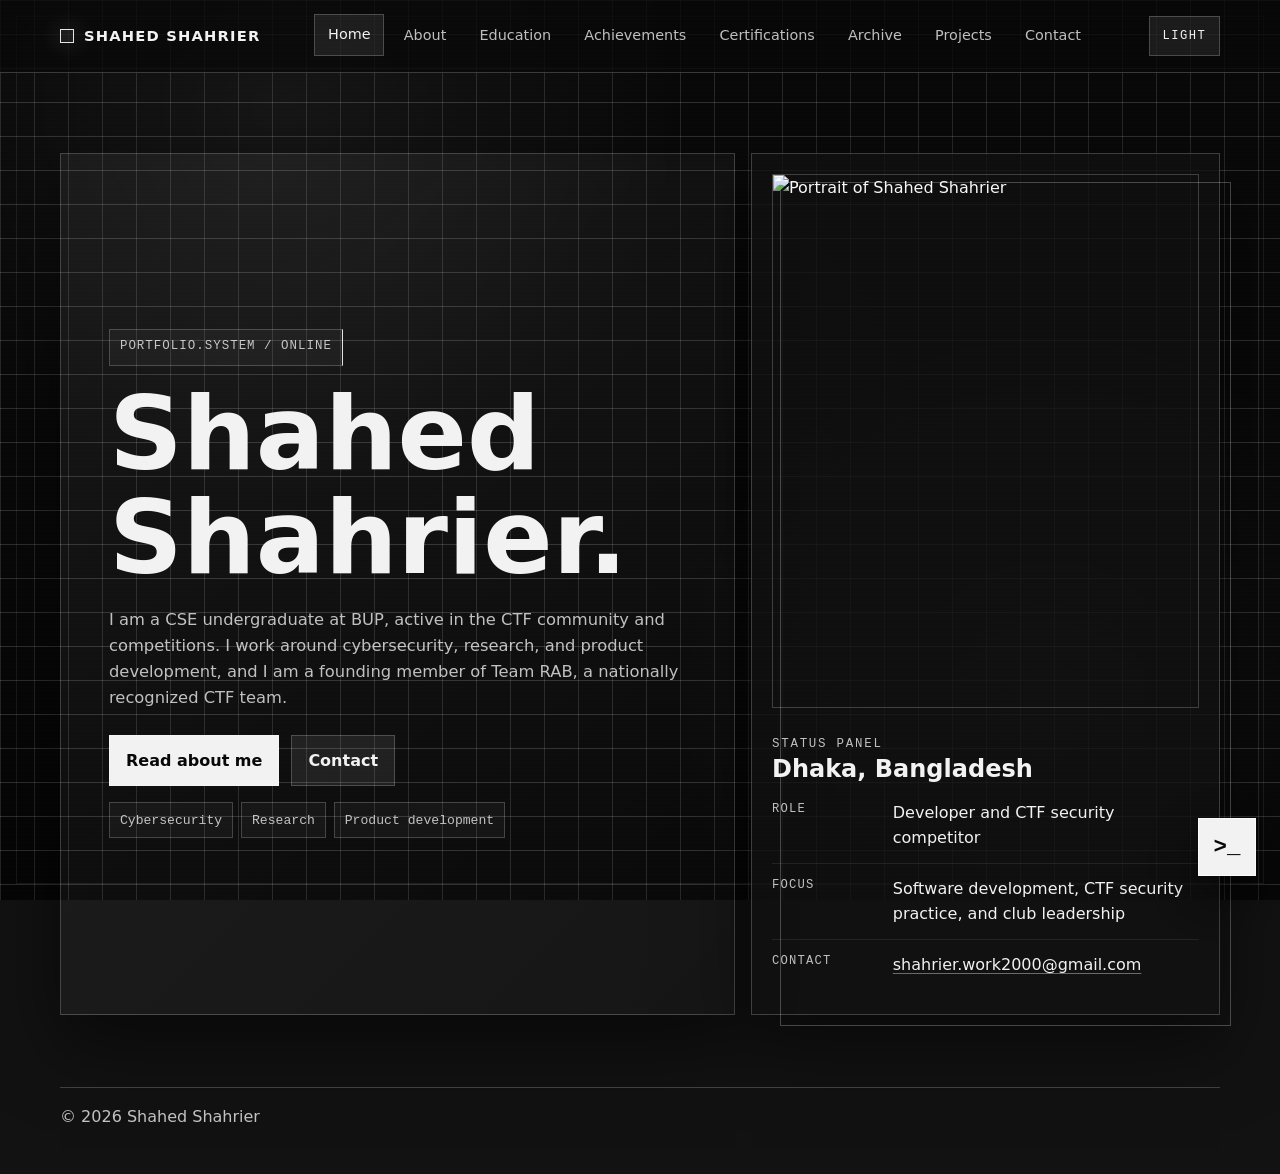
==== commit e406ba69: "Add site-wide terminal and light theme" ====
--- a/index.html
+++ b/index.html
@@ -6,11 +6,12 @@
   <meta name="description" content="Portfolio of Shahed Shahrier with about, achievements, projects, and contact pages." />
   <meta name="author" content="Shahed Shahrier" />
   <meta name="theme-color" content="#080808" />
+  <script>document.documentElement.dataset.theme=localStorage.getItem("shahed-theme")||"dark";document.documentElement.style.colorScheme=document.documentElement.dataset.theme==="light"?"light":"dark";</script>
   <meta name="color-scheme" content="dark" />
   <link rel="manifest" href="manifest.webmanifest" />
   <link rel="icon" href="assets/icon.svg" type="image/svg+xml" />
   <link rel="apple-touch-icon" href="assets/icon.svg" />
-  <link rel="stylesheet" href="styles.css?v=archive-15" />
+  <link rel="stylesheet" href="styles.css?v=terminal-22" />
   <title>Shahed Shahrier | Portfolio</title>
 </head>
 <body data-page="home">
@@ -27,6 +28,7 @@
         <a href="projects.html" data-text="Projects">Projects</a>
         <a href="contact.html" data-text="Contact">Contact</a>
       </nav>
+        <button class="theme-toggle" type="button" aria-label="Switch to light mode" aria-pressed="false" data-theme-toggle>Light</button>
     </div>
   </header>
 
@@ -36,15 +38,15 @@
         <div class="hero-copy reveal">
           <p class="system-line">portfolio.system / online</p>
           <h1>Shahed Shahrier.</h1>
-          <p class="lead">Security competitor and developer working in HTML, CSS, PHP, JavaScript, C, C++, Java, Python, and Bash.</p>
+          <p class="lead">I am a CSE undergraduate at BUP, active in the CTF community and competitions. I work around cybersecurity, research, and product development, and I am a founding member of Team RAB, a nationally recognized CTF team.</p>
           <div class="hero-actions">
             <a class="btn-primary" href="about.html">Read about me</a>
             <a class="btn-outline" href="contact.html">Contact</a>
           </div>
           <div class="hero-meta">
-            <span>Security competitor</span>
-            <span>CTF competitor</span>
-            <span>GitHub Pages</span>
+            <span>Cybersecurity</span>
+            <span>Research</span>
+            <span>Product development</span>
           </div>
         </div>
         <aside class="terminal-card portrait-card reveal">
@@ -71,96 +73,39 @@
       </div>
     </section>
 
-    <section class="section">
-      <div class="container section-heading">
-        <div>
-          <p class="section-kicker">Navigation matrix</p>
-          <h2>Open the section you need.</h2>
+  </main>
+
+  <button class="terminal-toggle" type="button" aria-label="Toggle portfolio terminal" aria-expanded="false" data-terminal-toggle>
+    <span>&gt;_</span>
+  </button>
+
+  <aside class="portfolio-terminal" data-terminal hidden aria-label="Interactive portfolio terminal">
+    <div class="terminal-window-bar">
+      <div class="terminal-title">
+        <div class="terminal-lights" aria-hidden="true">
+          <span></span>
+          <span></span>
+          <span></span>
         </div>
-        <p class="section-note">Use the links below to open the page you need.</p>
+        <p>GHOSTTY - SHAHED@BUP</p>
       </div>
-      <div class="container card-grid four-up">
-        <a class="link-card reveal" href="about.html">
-          <span class="card-kicker">01</span>
-          <h3>About</h3>
-          <p>Skills, activities, and current focus from my CV.</p>
-        </a>
-        <a class="link-card reveal" href="achievements.html">
-          <span class="card-kicker">02</span>
-          <h3>Achievements</h3>
-          <p>Contest placements and other results with supporting details.</p>
-        </a>
-        <a class="link-card reveal" href="education.html">
-          <span class="card-kicker">03</span>
-          <h3>Education</h3>
-          <p>Academic records, grades, and program history.</p>
-        </a>
-        <a class="link-card reveal" href="certifications.html">
-          <span class="card-kicker">04</span>
-          <h3>Certifications</h3>
-          <p>Certificate media cards ready for uploaded proof files.</p>
-        </a>
-        <a class="link-card reveal" href="archive.html">
-          <span class="card-kicker">05</span>
-          <h3>Archive</h3>
-          <p>Future notes, writeups, and records in a dedicated list.</p>
-        </a>
-        <a class="link-card reveal" href="projects.html">
-          <span class="card-kicker">06</span>
-          <h3>Projects</h3>
-          <p>Project summaries and direct links to the repository and live demo.</p>
-        </a>
-        <a class="link-card reveal" href="contact.html">
-          <span class="card-kicker">07</span>
-          <h3>Contact</h3>
-          <p>Email, GitHub, and LinkedIn.</p>
-        </a>
-      </div>
-    </section>
-
-    <section class="section alt-section">
-      <div class="container split-grid">
-        <div>
-          <p class="section-kicker">Highlights</p>
-          <h2>Start here.</h2>
-        </div>
-        <div class="stack-list">
-          <article class="stack-item reveal">
-            <h3>About page</h3>
-            <p>Technical skills, activities, and certifications.</p>
-          </article>
-          <article class="stack-item reveal">
-            <h3>Achievements page</h3>
-            <p>Competition placements and club roles.</p>
-          </article>
-          <article class="stack-item reveal">
-            <h3>Education page</h3>
-            <p>Academic records in a dedicated timeline.</p>
-          </article>
-          <article class="stack-item reveal">
-            <h3>Certifications page</h3>
-            <p>Certificate records prepared for media uploads.</p>
-          </article>
-          <article class="stack-item reveal">
-            <h3>Archive page</h3>
-            <p>Future notes and writeups in a record-style index.</p>
-          </article>
-          <article class="stack-item reveal">
-            <h3>Projects page</h3>
-            <p>Project summaries with repository and live links.</p>
-          </article>
-        </div>
-      </div>
-    </section>
-  </main>
+      <button class="terminal-close" type="button" aria-label="Close terminal">x</button>
+    </div>
+    <div class="terminal-screen" role="application" aria-label="Interactive portfolio terminal">
+      <div class="terminal-output" data-terminal-output aria-live="polite"></div>
+      <form class="terminal-form" data-terminal-form>
+        <label class="terminal-prompt" for="terminal-command">shahed@bup ~/portfolio &gt;</label>
+        <input id="terminal-command" name="command" type="text" autocomplete="off" autocorrect="off" spellcheck="false" data-terminal-input aria-label="Terminal command" />
+      </form>
+    </div>
+  </aside>
 
   <footer class="site-footer">
     <div class="container footer-inner">
       <p>© <span data-year></span> Shahed Shahrier</p>
-      <p><a href="https://github.com/Shahed-Shahrier/Shahed-Shahrier.github.io">Source repository</a></p>
     </div>
   </footer>
 
-  <script src="site.js" defer></script>
+  <script src="site.js?v=terminal-22" defer></script>
 </body>
 </html>
--- a/styles.css
+++ b/styles.css
@@ -15,6 +15,21 @@
   --max-width: 1160px;
 }
 
+:root[data-theme="light"] {
+  --bg: #ececed;
+  --surface: #f7f7f7;
+  --surface-hover: #f1f1f1;
+  --surface-strong: #ededed;
+  --text: #111111;
+  --muted: rgba(17, 17, 17, 0.72);
+  --border: rgba(0, 0, 0, 0.24);
+  --accent: #111111;
+  --accent-soft: rgba(0, 0, 0, 0.055);
+  --grid-x: rgba(0, 0, 0, 0.12);
+  --grid-y: rgba(0, 0, 0, 0.09);
+  --shadow: 0 24px 58px rgba(0, 0, 0, 0.14);
+}
+
 * {
   box-sizing: border-box;
 }
@@ -43,12 +58,29 @@
   isolation: isolate;
 }
 
+:root[data-theme="light"] body {
+  background:
+    linear-gradient(to right, rgba(0, 0, 0, 0.045) 1px, transparent 1px),
+    linear-gradient(to bottom, rgba(0, 0, 0, 0.05) 1px, transparent 1px),
+    radial-gradient(circle at 20% 12%, rgba(255, 255, 255, 0.72), transparent 25rem),
+    radial-gradient(circle at 82% 78%, rgba(255, 255, 255, 0.5), transparent 24rem),
+    linear-gradient(180deg, #f7f7f7 0%, var(--bg) 58%, #e7e7e9 100%);
+}
+
 body::before,
 body::after {
   content: "";
   position: fixed;
   inset: 0;
   pointer-events: none;
+}
+
+:root[data-theme="light"] body::after {
+  background:
+    linear-gradient(rgba(255, 255, 255, 0) 50%, rgba(0, 0, 0, 0.018) 50%),
+    radial-gradient(circle at 50% 50%, transparent 0, rgba(255, 255, 255, 0.22) 78%);
+  opacity: 0.16;
+  mix-blend-mode: multiply;
 }
 
 body::before {
@@ -85,6 +117,10 @@
   z-index: 0;
   pointer-events: none;
   border: 1px solid rgba(255, 255, 255, 0.08);
+}
+
+:root[data-theme="light"] body > main::before {
+  border-color: rgba(0, 0, 0, 0.08);
 }
 
 @keyframes grid-drift {
@@ -232,6 +268,10 @@
   backdrop-filter: blur(18px);
 }
 
+:root[data-theme="light"] .site-header {
+  background: rgba(236, 236, 237, 0.82);
+}
+
 .header-inner {
   min-height: 72px;
   display: flex;
@@ -266,6 +306,30 @@
   flex-wrap: wrap;
   justify-content: flex-end;
   gap: 0.35rem;
+}
+
+.theme-toggle {
+  min-height: 40px;
+  display: inline-flex;
+  align-items: center;
+  justify-content: center;
+  border: 1px solid var(--border);
+  background: var(--accent-soft);
+  color: var(--text);
+  cursor: pointer;
+  font-family: "SFMono-Regular", Consolas, "Liberation Mono", monospace;
+  font-size: 0.76rem;
+  letter-spacing: 0.12em;
+  padding: 0.55rem 0.8rem;
+  text-transform: uppercase;
+  transition: transform 180ms ease, background 180ms ease, border-color 180ms ease;
+}
+
+.theme-toggle:hover,
+.theme-toggle:focus-visible {
+  transform: translateY(-1px);
+  border-color: var(--accent);
+  background: var(--surface-hover);
 }
 
 .nav a {
@@ -340,6 +404,11 @@
   box-shadow: var(--shadow);
 }
 
+:root[data-theme="light"] .hero-copy,
+:root[data-theme="light"] .page-panel {
+  background: linear-gradient(135deg, rgba(255, 255, 255, 0.72), rgba(255, 255, 255, 0.28));
+}
+
 .system-line {
   display: inline-flex;
   width: fit-content;
@@ -352,6 +421,10 @@
   letter-spacing: 0.08em;
   padding: 0.45rem 0.62rem;
   text-transform: uppercase;
+}
+
+:root[data-theme="light"] .system-line {
+  background: rgba(255, 255, 255, 0.56);
 }
 
 .system-line {
@@ -489,6 +562,12 @@
   font-family: "SFMono-Regular", Consolas, "Liberation Mono", monospace;
   font-size: 0.82rem;
   padding: 0.4rem 0.62rem;
+}
+
+:root[data-theme="light"] .hero-meta span,
+:root[data-theme="light"] .tags span,
+:root[data-theme="light"] .pill {
+  background: rgba(255, 255, 255, 0.46);
 }
 
 .terminal-card,
@@ -581,6 +660,227 @@
   filter: grayscale(0) contrast(1.08);
 }
 
+.terminal-toggle {
+  position: fixed;
+  right: 1.5rem;
+  bottom: 1.5rem;
+  z-index: 70;
+  width: 58px;
+  height: 58px;
+  display: grid;
+  place-items: center;
+  border: 1px solid rgba(255, 255, 255, 0.72);
+  background: var(--text);
+  color: var(--bg);
+  cursor: pointer;
+  box-shadow: 0 18px 45px rgba(0, 0, 0, 0.48);
+  transition: transform 180ms ease, background 180ms ease, color 180ms ease, border-color 180ms ease;
+}
+
+.terminal-toggle:hover,
+.terminal-toggle:focus-visible {
+  transform: translateY(-3px) scale(1.03);
+  border-color: var(--text);
+  background: var(--bg);
+  color: var(--text);
+}
+
+.terminal-toggle span {
+  font-family: "SFMono-Regular", Consolas, "Liberation Mono", monospace;
+  font-size: 1.4rem;
+  font-weight: 800;
+  line-height: 1;
+}
+
+.portfolio-terminal {
+  position: fixed;
+  right: 1.5rem;
+  bottom: 5.8rem;
+  z-index: 70;
+  width: min(820px, calc(100vw - 3rem));
+  height: min(520px, calc(100vh - 8rem));
+  display: flex;
+  flex-direction: column;
+  border: 1px solid rgba(255, 255, 255, 0.58);
+  background: #050505;
+  box-shadow: 0 0 42px rgba(255, 255, 255, 0.06), 0 28px 80px rgba(0, 0, 0, 0.74);
+  overflow: hidden;
+}
+
+:root[data-theme="light"] .portfolio-terminal {
+  border-color: rgba(0, 0, 0, 0.28);
+  background: var(--surface);
+  box-shadow: 0 0 42px rgba(0, 0, 0, 0.04), 0 24px 60px rgba(0, 0, 0, 0.18);
+}
+
+.portfolio-terminal[hidden] {
+  display: none;
+}
+
+.terminal-window-bar {
+  min-height: 42px;
+  display: flex;
+  align-items: center;
+  justify-content: space-between;
+  gap: 1rem;
+  flex: 0 0 auto;
+  border-bottom: 1px solid rgba(255, 255, 255, 0.2);
+  background: #111111;
+  padding: 0 1.1rem;
+}
+
+:root[data-theme="light"] .terminal-window-bar {
+  border-bottom-color: rgba(0, 0, 0, 0.18);
+  background: #ededed;
+}
+
+.terminal-title {
+  display: inline-flex;
+  align-items: center;
+  gap: 1rem;
+  min-width: 0;
+}
+
+.terminal-window-bar p,
+.terminal-close {
+  margin: 0;
+  color: rgba(255, 255, 255, 0.82);
+  font-family: "SFMono-Regular", Consolas, "Liberation Mono", monospace;
+  font-size: 0.82rem;
+  letter-spacing: 0.16em;
+  text-transform: uppercase;
+}
+
+:root[data-theme="light"] .terminal-window-bar p,
+:root[data-theme="light"] .terminal-close {
+  color: rgba(17, 17, 17, 0.76);
+}
+
+.terminal-lights {
+  display: inline-flex;
+  gap: 0.55rem;
+}
+
+.terminal-lights span {
+  width: 13px;
+  height: 13px;
+  display: block;
+  border-radius: 999px;
+}
+
+.terminal-lights span:nth-child(1) {
+  background: rgba(255, 255, 255, 0.72);
+}
+
+.terminal-lights span:nth-child(2) {
+  background: rgba(255, 255, 255, 0.48);
+}
+
+.terminal-lights span:nth-child(3) {
+  background: rgba(255, 255, 255, 0.28);
+}
+
+:root[data-theme="light"] .terminal-lights span:nth-child(1) {
+  background: rgba(17, 17, 17, 0.68);
+}
+
+:root[data-theme="light"] .terminal-lights span:nth-child(2) {
+  background: rgba(17, 17, 17, 0.42);
+}
+
+:root[data-theme="light"] .terminal-lights span:nth-child(3) {
+  background: rgba(17, 17, 17, 0.24);
+}
+
+.terminal-close {
+  border: 0;
+  background: transparent;
+  color: rgba(255, 255, 255, 0.42);
+  cursor: pointer;
+  padding: 0.35rem;
+}
+
+.terminal-close:hover,
+.terminal-close:focus-visible {
+  color: var(--text);
+}
+
+.terminal-screen {
+  flex: 1 1 auto;
+  overflow-y: auto;
+  padding: 1rem;
+  color: var(--text);
+  font-family: "SFMono-Regular", Consolas, "Liberation Mono", monospace;
+  font-size: 0.92rem;
+  scrollbar-color: rgba(255, 255, 255, 0.28) transparent;
+  scrollbar-width: thin;
+}
+
+.terminal-banner {
+  width: fit-content;
+  max-width: 100%;
+  margin-bottom: 1rem;
+  border: 2px double rgba(255, 255, 255, 0.82);
+  color: var(--text);
+  padding: 0.85rem 1.5rem;
+  overflow-wrap: anywhere;
+}
+
+.terminal-banner span {
+  font-weight: 700;
+}
+
+.terminal-muted {
+  margin: 0.2rem 0;
+  color: rgba(255, 255, 255, 0.68);
+}
+
+.terminal-output {
+  display: grid;
+  gap: 0.35rem;
+}
+
+.terminal-line {
+  margin: 0;
+  color: var(--muted);
+  white-space: pre-wrap;
+  overflow-wrap: anywhere;
+}
+
+.terminal-line.command {
+  color: var(--text);
+  font-weight: 700;
+}
+
+.terminal-line a {
+  color: var(--text);
+  text-underline-offset: 0.18em;
+}
+
+.terminal-form {
+  display: flex;
+  align-items: center;
+  gap: 0.5rem;
+  margin-top: 1rem;
+}
+
+.terminal-prompt {
+  flex: 0 0 auto;
+  color: var(--text);
+  font-weight: 700;
+}
+
+.terminal-form input {
+  width: 100%;
+  min-width: 5rem;
+  border: 0;
+  outline: 0;
+  background: transparent;
+  color: var(--text);
+  font: inherit;
+  caret-color: var(--text);
+}
+
 .status-grid {
   display: grid;
   gap: 0.75rem;
@@ -593,6 +893,10 @@
   gap: 0.75rem;
   border-bottom: 1px solid rgba(255, 255, 255, 0.08);
   padding-bottom: 0.75rem;
+}
+
+:root[data-theme="light"] .status-row {
+  border-bottom-color: rgba(0, 0, 0, 0.1);
 }
 
 .status-row:last-child {
@@ -681,6 +985,10 @@
   padding: clamp(1.25rem, 4vw, 3rem);
 }
 
+:root[data-theme="light"] .about-frame {
+  background: rgba(247, 247, 247, 0.82);
+}
+
 .about-topline {
   display: flex;
   align-items: center;
@@ -775,6 +1083,10 @@
   text-align: right;
 }
 
+:root[data-theme="light"] .about-focus-card {
+  background: var(--surface);
+}
+
 .about-focus-card p {
   margin: 0;
   color: var(--muted);
@@ -800,6 +1112,10 @@
   background: rgba(255, 255, 255, 0.16);
 }
 
+:root[data-theme="light"] .about-editorial-list::before {
+  background: rgba(0, 0, 0, 0.16);
+}
+
 .about-row {
   position: relative;
   display: grid;
@@ -807,6 +1123,10 @@
   gap: 1.5rem;
   border-bottom: 1px solid rgba(255, 255, 255, 0.1);
   padding: 1.5rem 0 1.5rem;
+}
+
+:root[data-theme="light"] .about-row {
+  border-bottom-color: rgba(0, 0, 0, 0.1);
 }
 
 .about-row:last-child {
@@ -852,6 +1172,11 @@
   text-underline-offset: 0.18em;
 }
 
+:root[data-theme="light"] .inline-link,
+:root[data-theme="light"] .contact-card a {
+  text-decoration-color: rgba(0, 0, 0, 0.34);
+}
+
 .inline-link:hover,
 .inline-link:focus-visible,
 .contact-card a:hover,
@@ -871,6 +1196,11 @@
   object-fit: cover;
   border: 1px solid var(--border);
   background: #050505;
+}
+
+:root[data-theme="light"] .project-card figure img,
+:root[data-theme="light"] .achievement-card figure img {
+  background: var(--surface-strong);
 }
 
 .project-card img[src$=".svg"] {
@@ -924,10 +1254,18 @@
   transition: border-color 500ms ease, transform 220ms ease, background 220ms ease;
 }
 
+:root[data-theme="light"] .project-showcase-card {
+  background: var(--surface);
+}
+
 .project-showcase-card:hover {
   border-color: var(--accent);
   background: rgba(23, 23, 23, 0.82);
   transform: translateY(-4px);
+}
+
+:root[data-theme="light"] .project-showcase-card:hover {
+  background: var(--surface-hover);
 }
 
 .project-media {
@@ -936,6 +1274,10 @@
   overflow: hidden;
   border-bottom: 1px solid var(--border);
   background: #050505;
+}
+
+:root[data-theme="light"] .project-media {
+  background: var(--surface-strong);
 }
 
 .project-media img {
@@ -971,6 +1313,10 @@
   text-transform: uppercase;
 }
 
+:root[data-theme="light"] .project-media span {
+  background: rgba(255, 255, 255, 0.72);
+}
+
 .project-body {
   flex: 1;
   display: flex;
@@ -1081,6 +1427,11 @@
   overflow: hidden;
   border: 1px solid rgba(255, 255, 255, 0.1);
   background: #050505;
+}
+
+:root[data-theme="light"] .achievement-record figure {
+  border-color: rgba(0, 0, 0, 0.12);
+  background: var(--surface-strong);
 }
 
 .achievement-record figure img {
@@ -1143,6 +1494,10 @@
   font-size: 0.66rem;
   letter-spacing: 0.16em;
   text-transform: uppercase;
+}
+
+:root[data-theme="light"] .record-footer {
+  border-top-color: rgba(0, 0, 0, 0.12);
 }
 
 .achievement-record:hover .record-footer {
@@ -1365,6 +1720,13 @@
   transition: transform 220ms ease, border-color 220ms ease, background 220ms ease;
 }
 
+:root[data-theme="light"] .certificate-card {
+  border-color: rgba(0, 0, 0, 0.16);
+  background:
+    linear-gradient(145deg, rgba(255, 255, 255, 0.74), transparent 42%),
+    var(--surface);
+}
+
 .certificate-card::before {
   content: "";
   position: absolute;
@@ -1377,6 +1739,12 @@
   transition: opacity 220ms ease, transform 220ms ease;
 }
 
+:root[data-theme="light"] .certificate-card::before {
+  background:
+    linear-gradient(to right, rgba(0, 0, 0, 0.05) 1px, transparent 1px),
+    linear-gradient(to bottom, rgba(0, 0, 0, 0.045) 1px, transparent 1px);
+}
+
 .certificate-card::after {
   content: "";
   position: absolute;
@@ -1386,10 +1754,21 @@
     radial-gradient(circle at 18% 16%, rgba(255, 255, 255, 0.12), transparent 16rem);
 }
 
+:root[data-theme="light"] .certificate-card::after {
+  background:
+    linear-gradient(to top, rgba(247, 247, 247, 0.94), rgba(247, 247, 247, 0.5) 58%, rgba(247, 247, 247, 0.18)),
+    radial-gradient(circle at 18% 16%, rgba(255, 255, 255, 0.72), transparent 16rem);
+}
+
 .certificate-card:hover {
   border-color: rgba(255, 255, 255, 0.32);
   background: rgba(23, 23, 23, 0.92);
   transform: translateY(-4px);
+}
+
+:root[data-theme="light"] .certificate-card:hover {
+  border-color: rgba(0, 0, 0, 0.28);
+  background: var(--surface-hover);
 }
 
 .certificate-card:hover::before {
@@ -1419,6 +1798,11 @@
   text-transform: uppercase;
 }
 
+:root[data-theme="light"] .certificate-placeholder {
+  border-color: rgba(0, 0, 0, 0.22);
+  color: rgba(0, 0, 0, 0.42);
+}
+
 .certificate-content {
   position: relative;
   z-index: 2;
@@ -1449,6 +1833,10 @@
   font-family: "SFMono-Regular", Consolas, "Liberation Mono", monospace;
   font-size: 0.72rem;
   line-height: 1.55;
+}
+
+:root[data-theme="light"] .certificate-content p:not(.certificate-issuer) {
+  color: var(--muted);
 }
 
 .certificate-status {
@@ -1525,6 +1913,10 @@
 
 .archive-search input::placeholder {
   color: rgba(255, 255, 255, 0.36);
+}
+
+:root[data-theme="light"] .archive-search input::placeholder {
+  color: rgba(0, 0, 0, 0.36);
 }
 
 .archive-search input:focus-visible {
@@ -1572,6 +1964,12 @@
   transition: border-color 220ms ease, transform 220ms ease;
 }
 
+:root[data-theme="light"] .archive-media {
+  background:
+    linear-gradient(135deg, rgba(255, 255, 255, 0.7), transparent 44%),
+    var(--surface);
+}
+
 .archive-media::before {
   content: "";
   position: absolute;
@@ -1583,6 +1981,12 @@
   opacity: 0.24;
 }
 
+:root[data-theme="light"] .archive-media::before {
+  background:
+    linear-gradient(to right, rgba(0, 0, 0, 0.05) 1px, transparent 1px),
+    linear-gradient(to bottom, rgba(0, 0, 0, 0.045) 1px, transparent 1px);
+}
+
 .archive-media span {
   position: relative;
   z-index: 1;
@@ -1593,9 +1997,17 @@
   text-transform: uppercase;
 }
 
+:root[data-theme="light"] .archive-media span {
+  color: rgba(0, 0, 0, 0.44);
+}
+
 .archive-record:hover .archive-media {
   border-color: rgba(255, 255, 255, 0.32);
   transform: translateY(-3px);
+}
+
+:root[data-theme="light"] .archive-record:hover .archive-media {
+  border-color: rgba(0, 0, 0, 0.28);
 }
 
 .archive-copy {
@@ -1990,6 +2402,43 @@
     gap: 0.25rem;
   }
 
+  .terminal-window-bar {
+    gap: 0.75rem;
+    padding: 0.7rem 0.85rem;
+  }
+
+  .portfolio-terminal {
+    right: 0.75rem;
+    bottom: 5rem;
+    width: calc(100vw - 1.5rem);
+    height: min(520px, calc(100vh - 7rem));
+  }
+
+  .terminal-toggle {
+    right: 0.75rem;
+    bottom: 0.75rem;
+    width: 52px;
+    height: 52px;
+  }
+
+  .terminal-window-bar p {
+    font-size: 0.78rem;
+    letter-spacing: 0.1em;
+  }
+
+  .terminal-title {
+    gap: 0.65rem;
+  }
+
+  .terminal-form {
+    align-items: flex-start;
+    flex-direction: column;
+  }
+
+  .terminal-prompt {
+    white-space: normal;
+  }
+
   .footer-inner {
     flex-direction: column;
   }
